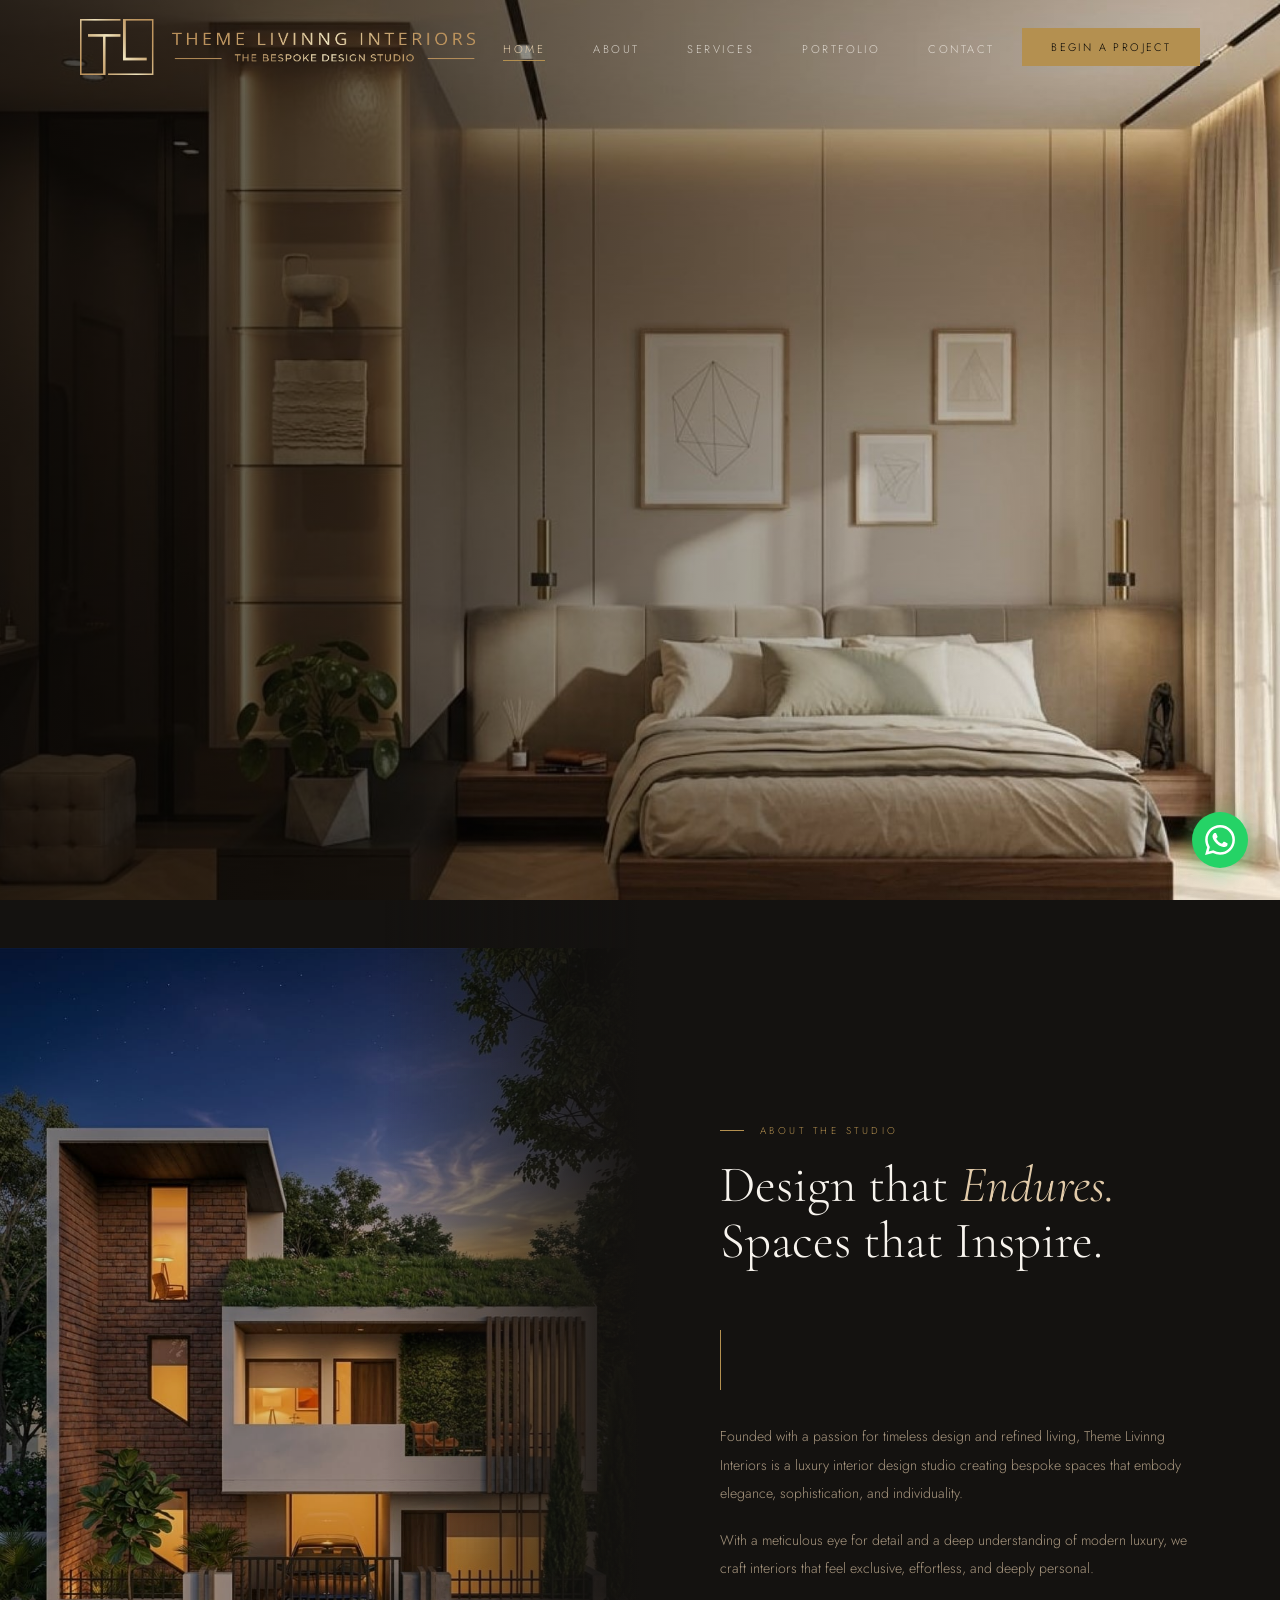
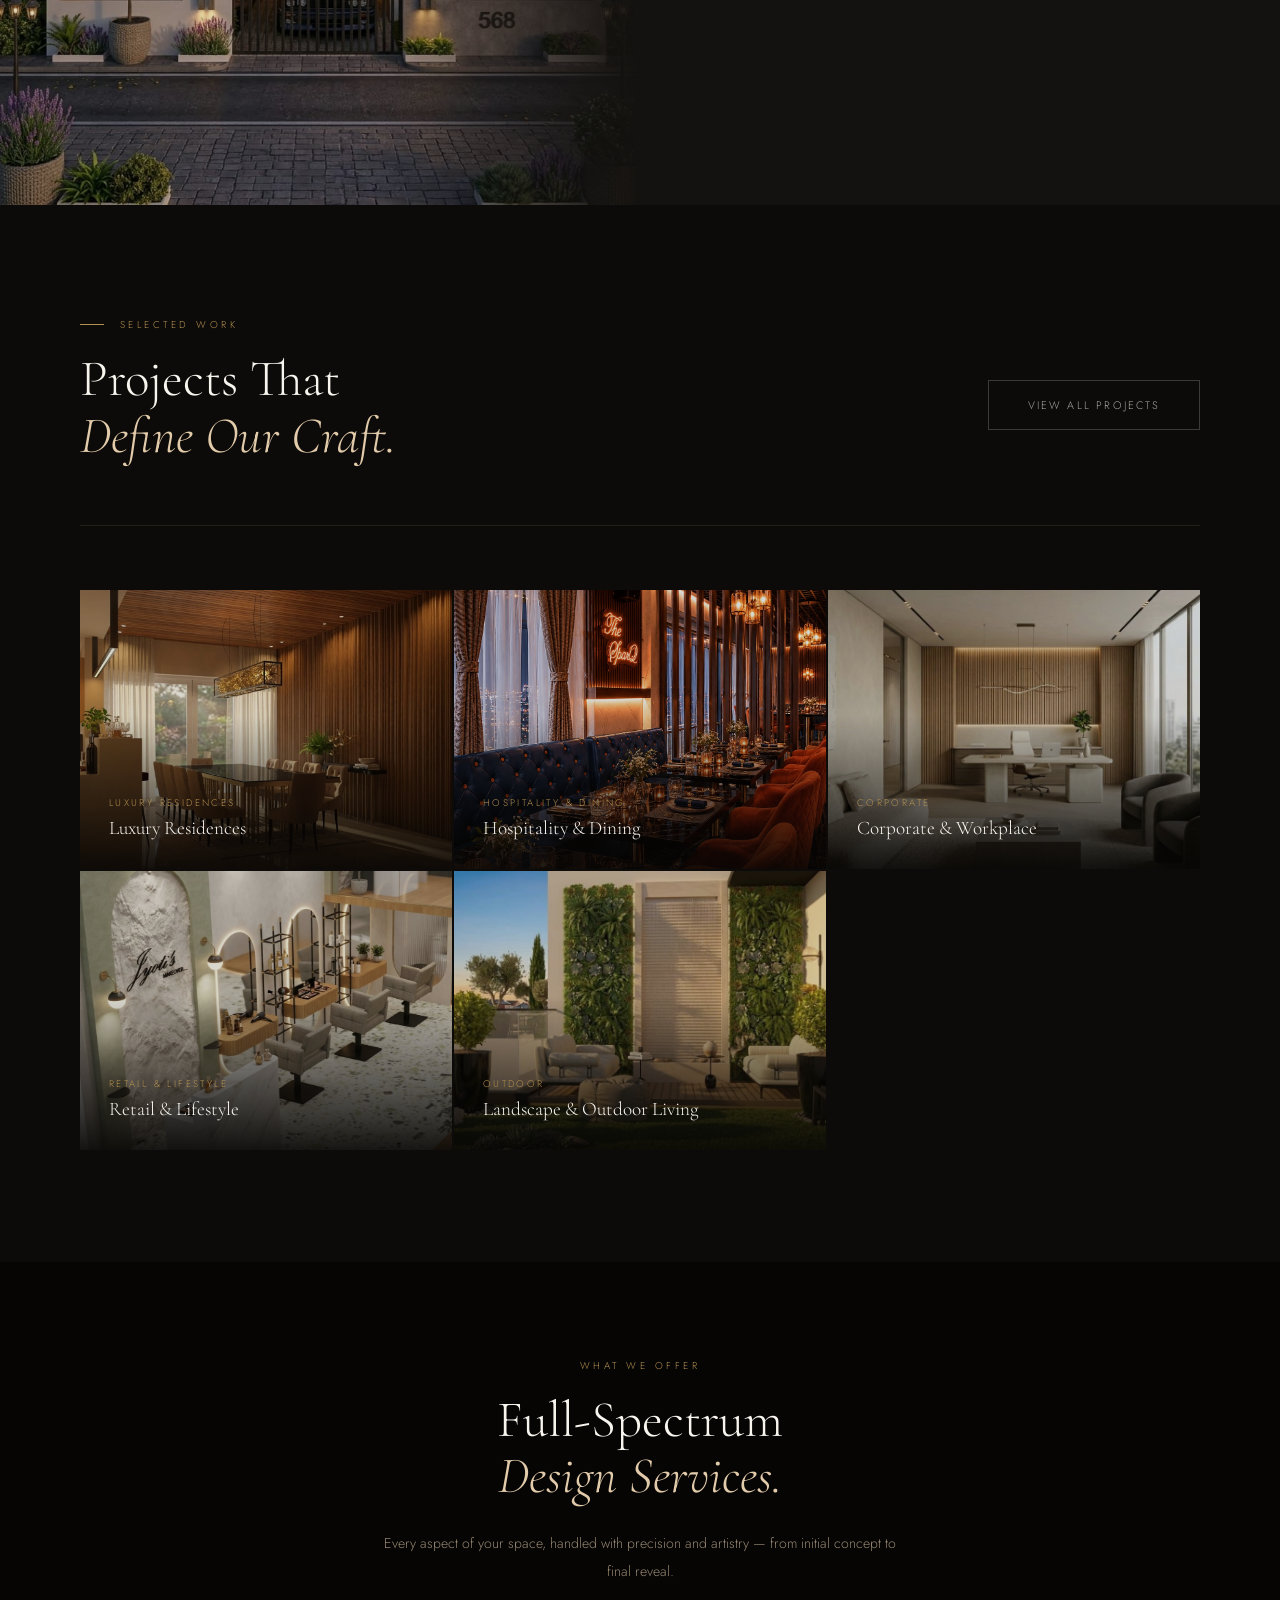
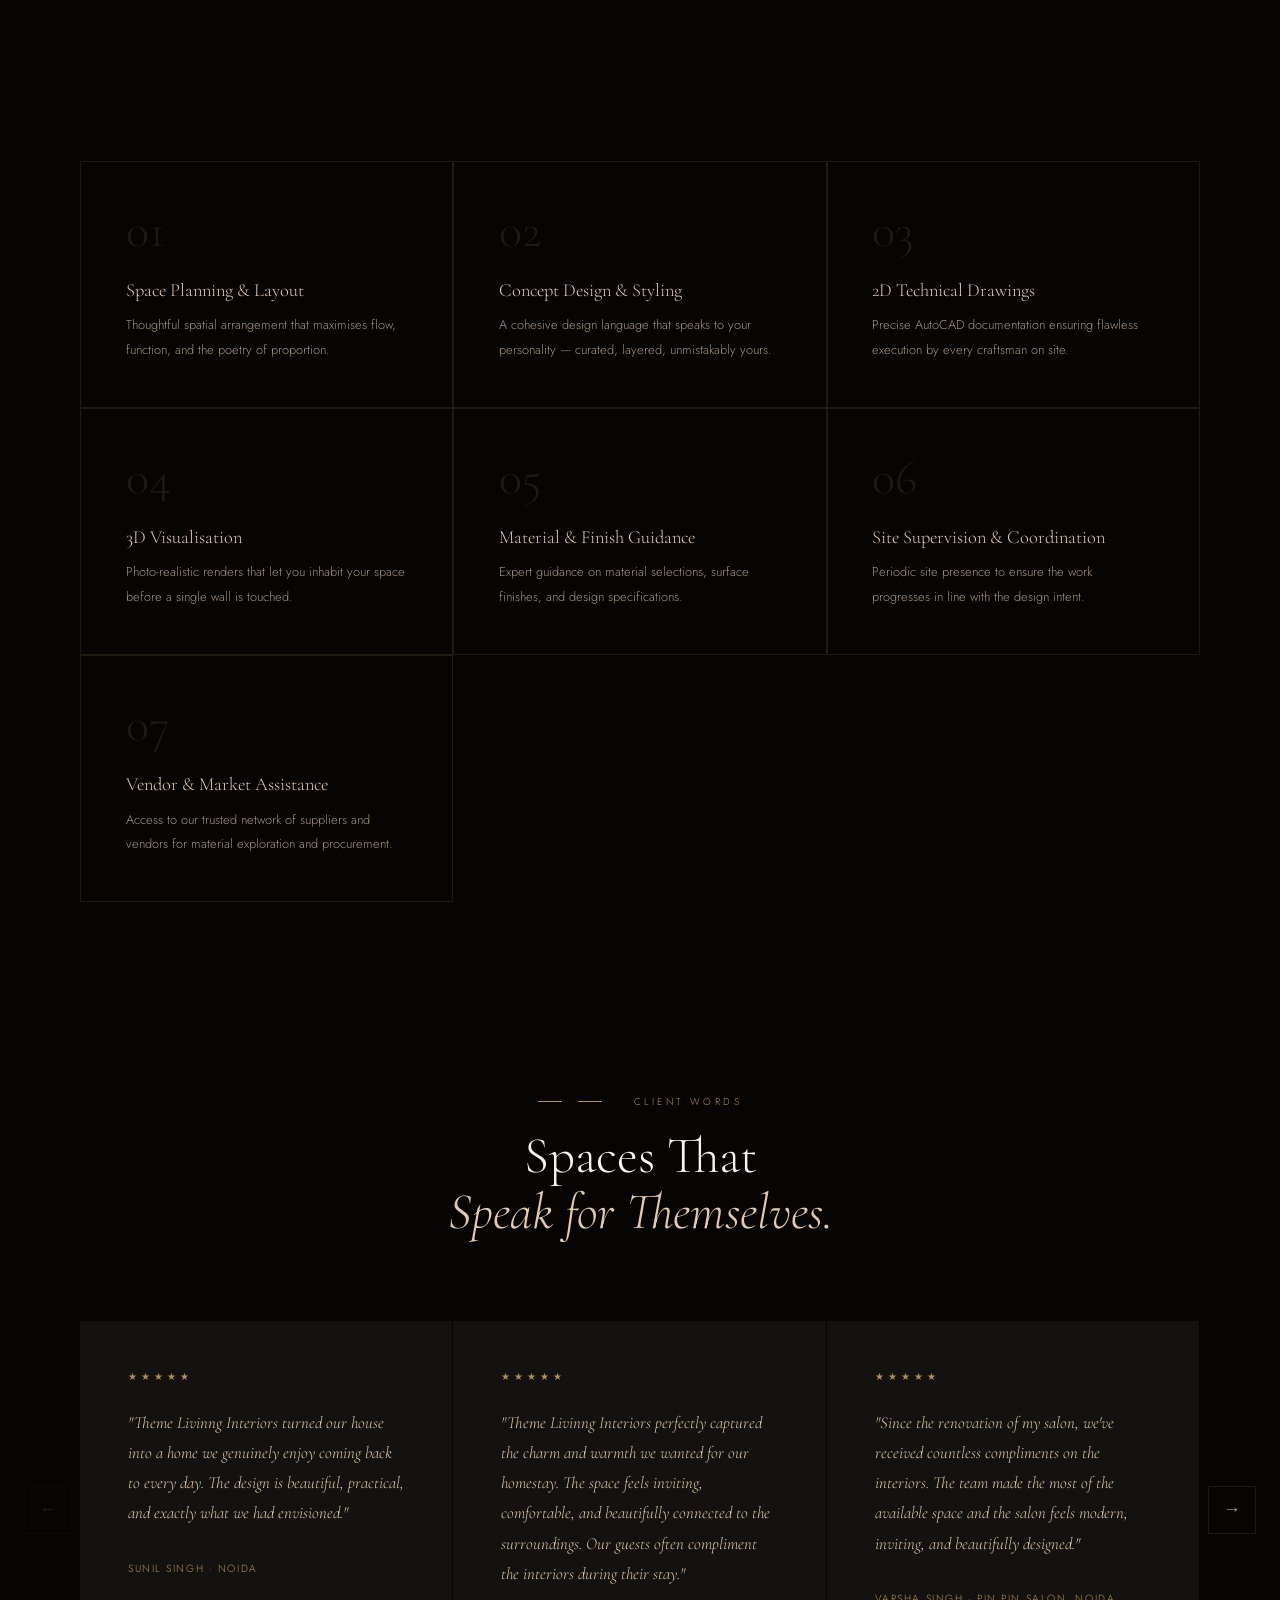
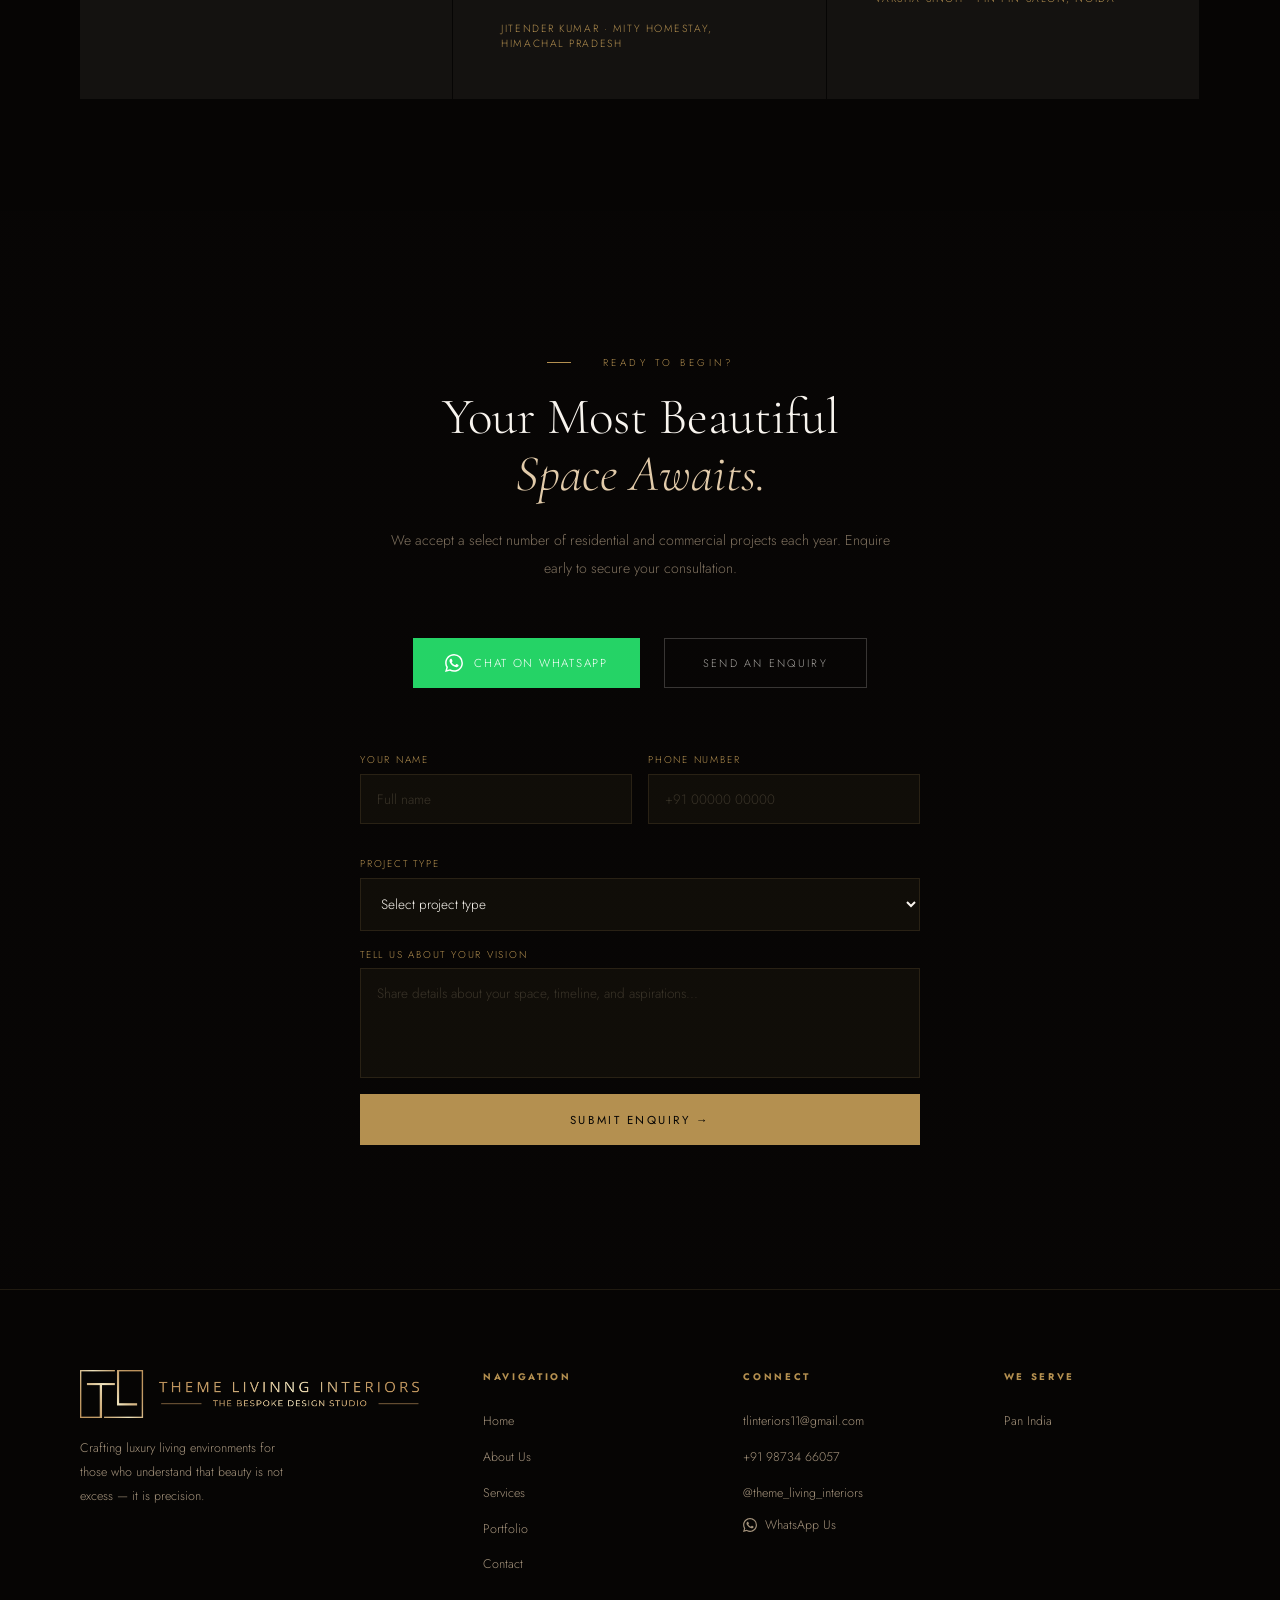
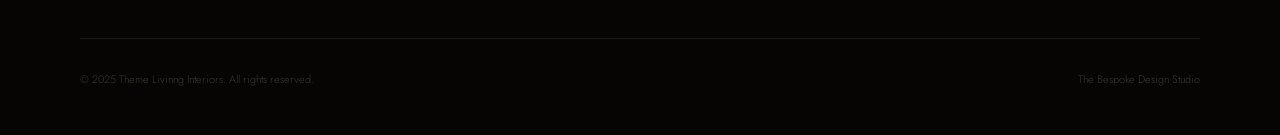
==== index.html @ 746faa31 "Initial commit — Theme Livinng Interiors website" ====
<!DOCTYPE html>
<html lang="en">
<head>
<meta charset="UTF-8">
<meta name="viewport" content="width=device-width, initial-scale=1.0">
<title>Theme Livinng Interiors — Luxury Interior Design Studio | Noida</title>
<meta name="description" content="Theme Livinng Interiors is a luxury interior design studio in Noida, creating bespoke residential, hospitality, corporate and retail spaces. Serving clients across India.">
<link rel="canonical" href="https://themelivinng.com/index.html">
<link rel="icon" type="image/png" href="images/logo-golden.png">
<meta property="og:type" content="website">
<meta property="og:title" content="Theme Livinng Interiors — Luxury Interior Design Studio | Noida">
<meta property="og:description" content="Luxury interior design studio in Noida creating bespoke residential, hospitality, corporate and retail spaces. Serving clients across India.">
<meta property="og:image" content="https://themelivinng.com/images/logo-golden.png">
<meta property="og:url" content="https://themelivinng.com/">
<meta name="twitter:card" content="summary_large_image">
<link rel="preconnect" href="https://fonts.googleapis.com">
<link href="https://fonts.googleapis.com/css2?family=Cormorant+Garamond:ital,wght@0,200;0,300;0,400;0,500;1,200;1,300;1,400&family=Jost:wght@200;300;400;500&display=swap" rel="stylesheet">
<link rel="stylesheet" href="css/style.css">
<script type="application/ld+json">
{
  "@context":"https://schema.org",
  "@type":"LocalBusiness",
  "name":"Theme Livinng Interiors",
  "image":"https://themelivinng.com/images/logo-golden.png",
  "description":"Luxury interior design studio in Noida creating bespoke residential, hospitality, corporate and retail spaces. Serving clients across India.",
  "url":"https://themelivinng.com/",
  "email":"tlinteriors11@gmail.com",
  "telephone":"+91-98734-66057",
  "address":{"@type":"PostalAddress","addressLocality":"Noida","addressRegion":"Uttar Pradesh","addressCountry":"IN"},
  "areaServed":"IN",
  "priceRange":"₹₹₹",
  "sameAs":["https://www.instagram.com/theme_living_interiors"]
}
</script>
</head>
<body>

<!-- WHATSAPP FLOAT -->
<a href="https://wa.me/919873466057" target="_blank" class="whatsapp-btn" aria-label="Chat on WhatsApp">
  <svg viewBox="0 0 24 24" xmlns="http://www.w3.org/2000/svg"><path d="M17.472 14.382c-.297-.149-1.758-.867-2.03-.967-.273-.099-.471-.148-.67.15-.197.297-.767.966-.94 1.164-.173.199-.347.223-.644.075-.297-.15-1.255-.463-2.39-1.475-.883-.788-1.48-1.761-1.653-2.059-.173-.297-.018-.458.13-.606.134-.133.298-.347.446-.52.149-.174.198-.298.298-.497.099-.198.05-.371-.025-.52-.075-.149-.669-1.612-.916-2.207-.242-.579-.487-.5-.669-.51-.173-.008-.371-.01-.57-.01-.198 0-.52.074-.792.372-.272.297-1.04 1.016-1.04 2.479 0 1.462 1.065 2.875 1.213 3.074.149.198 2.096 3.2 5.077 4.487.709.306 1.262.489 1.694.625.712.227 1.36.195 1.871.118.571-.085 1.758-.719 2.006-1.413.248-.694.248-1.289.173-1.413-.074-.124-.272-.198-.57-.347m-5.421 7.403h-.004a9.87 9.87 0 01-5.031-1.378l-.361-.214-3.741.982.998-3.648-.235-.374a9.86 9.86 0 01-1.51-5.26c.001-5.45 4.436-9.884 9.888-9.884 2.64 0 5.122 1.03 6.988 2.898a9.825 9.825 0 012.893 6.994c-.003 5.45-4.437 9.884-9.885 9.884m8.413-18.297A11.815 11.815 0 0012.05 0C5.495 0 .16 5.335.157 11.892c0 2.096.547 4.142 1.588 5.945L.057 24l6.305-1.654a11.882 11.882 0 005.683 1.448h.005c6.554 0 11.89-5.335 11.893-11.893a11.821 11.821 0 00-3.48-8.413z"/></svg>
</a>

<!-- STICKY MOBILE CTA -->
<a href="contact.html" class="mobile-cta-bar">Begin a Project →</a>

<!-- NAV -->
<nav id="navbar">
  <a href="index.html" class="nav-logo">
    <img src="images/GOLDEN HORIZONTAL.png" alt="Theme Livinng Interiors" class="logo-horizontal">
    <img src="images/GOLDEN VERTICAL.png" alt="Theme Livinng Interiors" class="logo-vertical">
  </a>
  <ul class="nav-links">
    <li><a href="index.html" class="active">Home</a></li>
    <li><a href="about.html">About</a></li>
    <li><a href="services.html">Services</a></li>
    <li><a href="portfolio.html">Portfolio</a></li>
    <li><a href="contact.html">Contact</a></li>
  </ul>
  <a href="contact.html" class="nav-cta">Begin a Project</a>
  <button class="hamburger" onclick="toggleMenu()" aria-label="Menu"><span></span><span></span><span></span></button>
</nav>

<!-- MOBILE MENU -->
<div class="mobile-menu" id="mobileMenu">
  <a href="index.html">Home</a>
  <a href="about.html">About</a>
  <a href="services.html">Services</a>
  <a href="portfolio.html">Portfolio</a>
  <a href="contact.html">Contact</a>
</div>

<!-- LIGHTBOX -->
<div class="lightbox" id="lightbox" onclick="closeLightbox()">
  <button class="lightbox-close" onclick="closeLightbox()">✕</button>
  <button class="lightbox-nav lightbox-prev" onclick="event.stopPropagation();lightboxNav(-1)">&#8592;</button>
  <div class="lightbox-img-wrap" onclick="event.stopPropagation()">
    <img id="lightboxImg" src="" alt="">
  </div>
  <button class="lightbox-nav lightbox-next" onclick="event.stopPropagation();lightboxNav(1)">&#8594;</button>
  <div class="lightbox-counter" id="lightboxCounter"></div>
</div>

<!-- GALLERY MODAL -->
<div class="gallery-modal" id="galleryModal" onclick="closeGallery()">
  <div class="gallery-modal-header" onclick="event.stopPropagation()">
    <div><h2 id="galleryTitle"></h2><p id="gallerySubtitle">Selected Projects</p></div>
    <button class="gallery-close" onclick="closeGallery()">✕</button>
  </div>
  <div class="gallery-images" id="galleryImages"></div>
</div>

<!-- HERO -->
<section class="hero" style="padding:0;">
  <h1 class="sr-only">Theme Livinng Interiors — Luxury Interior Design Studio in Noida, Serving Clients Across India</h1>
  <div class="hero-bg"><img src="images/Home page image 2.jpg" alt="Luxury interior designed by Theme Livinng Interiors"></div>
</section>

<!-- BRAND INTRO -->
<section class="brand-intro fade-in" style="padding:0;">
  <div class="brand-intro-img">
    <img src="images/Brand ntro (Below Hero).jpeg" alt="Theme Livinng Interiors design detail">
  </div>
  <div class="brand-intro-text">
    <p class="section-tag">About the Studio</p>
    <h2 class="section-heading">Design that <em>Endures.</em><br>Spaces that Inspire.</h2>
    <div class="gold-rule"></div>
    <p class="section-text">Founded with a passion for timeless design and refined living, Theme Livinng Interiors is a luxury interior design studio creating bespoke spaces that embody elegance, sophistication, and individuality.</p>
    <p class="section-text" style="margin-top:1.2rem;">With a meticulous eye for detail and a deep understanding of modern luxury, we craft interiors that feel exclusive, effortless, and deeply personal.</p>
  </div>
</section>

<!-- FEATURED PROJECTS -->
<section class="featured-projects fade-in">
  <div class="featured-header">
    <div>
      <p class="section-tag">Selected Work</p>
      <h2 class="section-heading">Projects That<br><em>Define Our Craft.</em></h2>
    </div>
    <a href="portfolio.html" class="btn-outline" style="align-self:center;">View All Projects</a>
  </div>
  <div class="projects-grid">
    <div class="project-card" onclick="location.href='portfolio.html?cat=apartments'">
      <img src="images/luxury-residences-thumbnail.jpeg" alt="Luxury Residences">
      <div class="project-overlay"><p class="project-label">Luxury Residences</p><h3 class="project-name">Luxury Residences</h3></div>
    </div>
    <div class="project-card" onclick="location.href='portfolio.html?cat=hospitality'">
      <img src="images/hospitality-thumbnail.jpeg" alt="Hospitality & Dining">
      <div class="project-overlay"><p class="project-label">Hospitality & Dining</p><h3 class="project-name">Hospitality & Dining</h3></div>
    </div>
    <div class="project-card" onclick="location.href='portfolio.html?cat=offices'">
      <img src="images/Directors Cabin 2.jpg" alt="Corporate & Workplace">
      <div class="project-overlay"><p class="project-label">Corporate</p><h3 class="project-name">Corporate & Workplace</h3></div>
    </div>
    <div class="project-card" onclick="location.href='portfolio.html?cat=commercial'">
      <img src="images/retail-lifestyle-thumbnail.jpeg" alt="Retail & Lifestyle">
      <div class="project-overlay"><p class="project-label">Retail & Lifestyle</p><h3 class="project-name">Retail & Lifestyle</h3></div>
    </div>
    <div class="project-card" onclick="location.href='portfolio.html?cat=landscape'">
      <img src="images/landscape-1.jpg" alt="Landscape & Outdoor Living">
      <div class="project-overlay"><p class="project-label">Outdoor</p><h3 class="project-name">Landscape & Outdoor Living</h3></div>
    </div>
  </div>
</section>

<!-- SERVICES -->
<section class="services-overview fade-in">
  <div class="services-overview-header">
    <p class="section-tag">What We Offer</p>
    <h2 class="section-heading">Full-Spectrum<br><em>Design Services.</em></h2>
    <p class="section-text">Every aspect of your space, handled with precision and artistry — from initial concept to final reveal.</p>
  </div>
  <div class="services-overview-body">
    <div class="services-grid">
      <div class="service-item fade-in"><div class="service-num">01</div><div class="service-name">Space Planning & Layout</div><p class="service-desc">Thoughtful spatial arrangement that maximises flow, function, and the poetry of proportion.</p></div>
      <div class="service-item fade-in"><div class="service-num">02</div><div class="service-name">Concept Design & Styling</div><p class="service-desc">A cohesive design language that speaks to your personality — curated, layered, unmistakably yours.</p></div>
      <div class="service-item fade-in"><div class="service-num">03</div><div class="service-name">2D Technical Drawings</div><p class="service-desc">Precise AutoCAD documentation ensuring flawless execution by every craftsman on site.</p></div>
      <div class="service-item fade-in"><div class="service-num">04</div><div class="service-name">3D Visualisation</div><p class="service-desc">Photo-realistic renders that let you inhabit your space before a single wall is touched.</p></div>
      <div class="service-item fade-in"><div class="service-num">05</div><div class="service-name">Material & Finish Guidance</div><p class="service-desc">Expert guidance on material selections, surface finishes, and design specifications.</p></div>
      <div class="service-item fade-in"><div class="service-num">06</div><div class="service-name">Site Supervision & Coordination</div><p class="service-desc">Periodic site presence to ensure the work progresses in line with the design intent.</p></div>
      <div class="service-item fade-in"><div class="service-num">07</div><div class="service-name">Vendor & Market Assistance</div><p class="service-desc">Access to our trusted network of suppliers and vendors for material exploration and procurement.</p></div>
    </div>
  </div>
</section>

<!-- TESTIMONIALS -->
<section class="testimonials fade-in">
  <div class="testimonials-header">
    <p class="section-tag" style="justify-content:center;"><span style="width:24px;height:1px;background:var(--gold);display:inline-block;margin-right:1rem;"></span>Client Words</p>
    <h2 class="section-heading">Spaces That<br><em>Speak for Themselves.</em></h2>
  </div>
  <div class="testimonials-carousel">
    <div class="testimonials-track-wrap">
      <div class="testimonials-grid" id="testimonialsTrack">
        <div class="testimonial">
          <div class="stars">★★★★★</div>
          <p class="testimonial-quote">"Theme Livinng Interiors turned our house into a home we genuinely enjoy coming back to every day. The design is beautiful, practical, and exactly what we had envisioned."</p>
          <p class="testimonial-author">Sunil Singh · Noida</p>
        </div>
        <div class="testimonial">
          <div class="stars">★★★★★</div>
          <p class="testimonial-quote">"Theme Livinng Interiors perfectly captured the charm and warmth we wanted for our homestay. The space feels inviting, comfortable, and beautifully connected to the surroundings. Our guests often compliment the interiors during their stay."</p>
          <p class="testimonial-author">Jitender Kumar · Mity Homestay, Himachal Pradesh</p>
        </div>
        <div class="testimonial">
          <div class="stars">★★★★★</div>
          <p class="testimonial-quote">"Since the renovation of my salon, we've received countless compliments on the interiors. The team made the most of the available space and the salon feels modern, inviting, and beautifully designed."</p>
          <p class="testimonial-author">Varsha Singh · Pin Pin Salon, Noida</p>
        </div>
        <div class="testimonial">
          <div class="stars">★★★★★</div>
          <p class="testimonial-quote">"Theme Livinng Interiors created a home that is very thoughtfully designed and welcoming. Every space has been designed with care, and the result is something we're proud of."</p>
          <p class="testimonial-author">Aanchal Sharma · Chandigarh</p>
        </div>
        <div class="testimonial">
          <div class="stars">★★★★★</div>
          <p class="testimonial-quote">"They understood the vibe we wanted for our Cafe and brought it to life beautifully. The space feels unique, stylish, and welcoming."</p>
          <p class="testimonial-author">Ankit Garg · Spoons and Chopsticks, Noida</p>
        </div>
        <div class="testimonial">
          <div class="stars">★★★★★</div>
          <p class="testimonial-quote">"Theme Livinng Interiors did not just design our home — they gave it a soul. Every corner is thoughtful. Every material, considered. We have never felt more at home."</p>
          <p class="testimonial-author">Raghunandan Johri · Delhi</p>
        </div>
        <div class="testimonial">
          <div class="stars">★★★★★</div>
          <p class="testimonial-quote">"Designing a villa requires a different level of thought and detail, and Theme Livinng Interiors delivered exceptionally well. Every space feels luxurious yet comfortable."</p>
          <p class="testimonial-author">Sagar Gupta · Delhi</p>
        </div>
        <div class="testimonial">
          <div class="stars">★★★★★</div>
          <p class="testimonial-quote">"Theme Livinng Interiors created a workspace that strikes the perfect balance between aesthetics and functionality. We would happily recommend them."</p>
          <p class="testimonial-author">Sagar Maheshwari · DSM & Associates, Ghaziabad</p>
        </div>
      </div>
    </div>
    <button class="t-nav t-nav-prev" id="tPrev" onclick="testimonialSlide(-1)">&#8592;</button>
    <button class="t-nav t-nav-next" id="tNext" onclick="testimonialSlide(1)">&#8594;</button>
    <div class="t-mobile-nav">
      <button class="t-nav-mob" id="tPrevMob" onclick="testimonialSlide(-1)">&#8592;</button>
      <button class="t-nav-mob" id="tNextMob" onclick="testimonialSlide(1)">&#8594;</button>
    </div>
  </div>
</section>

<!-- FINAL CTA -->
<section class="final-cta">
  <p class="section-tag" style="justify-content:center;"><span style="width:24px;height:1px;background:var(--gold);display:inline-block;margin-right:1rem;"></span>Ready to Begin?</p>
  <h2 class="section-heading">Your Most Beautiful<br><em>Space Awaits.</em></h2>
  <p class="section-text">We accept a select number of residential and commercial projects each year. Enquire early to secure your consultation.</p>
  <div class="cta-actions" style="margin-top:3rem;">
    <a href="https://wa.me/919873466057?text=Hello%2C%20I%20would%20like%20to%20enquire%20about%20an%20interior%20design%20project." class="btn-wa" target="_blank">
      <svg width="18" height="18" viewBox="0 0 24 24" fill="currentColor"><path d="M17.472 14.382c-.297-.149-1.758-.867-2.03-.967-.273-.099-.471-.148-.67.15-.197.297-.767.966-.94 1.164-.173.199-.347.223-.644.075-.297-.15-1.255-.463-2.39-1.475-.883-.788-1.48-1.761-1.653-2.059-.173-.297-.018-.458.13-.606.134-.133.298-.347.446-.52.149-.174.198-.298.298-.497.099-.198.05-.371-.025-.52-.075-.149-.669-1.612-.916-2.207-.242-.579-.487-.5-.669-.51-.173-.008-.371-.01-.57-.01-.198 0-.52.074-.792.372-.272.297-1.04 1.016-1.04 2.479 0 1.462 1.065 2.875 1.213 3.074.149.198 2.096 3.2 5.077 4.487.709.306 1.262.489 1.694.625.712.227 1.36.195 1.871.118.571-.085 1.758-.719 2.006-1.413.248-.694.248-1.289.173-1.413-.074-.124-.272-.198-.57-.347m-5.421 7.403h-.004a9.87 9.87 0 01-5.031-1.378l-.361-.214-3.741.982.998-3.648-.235-.374a9.86 9.86 0 01-1.51-5.26c.001-5.45 4.436-9.884 9.888-9.884 2.64 0 5.122 1.03 6.988 2.898a9.825 9.825 0 012.893 6.994c-.003 5.45-4.437 9.884-9.885 9.884m8.413-18.297A11.815 11.815 0 0012.05 0C5.495 0 .16 5.335.157 11.892c0 2.096.547 4.142 1.588 5.945L.057 24l6.305-1.654a11.882 11.882 0 005.683 1.448h.005c6.554 0 11.89-5.335 11.893-11.893a11.821 11.821 0 00-3.48-8.413z"/></svg>
      Chat on WhatsApp
    </a>
    <a href="contact.html" class="btn-outline">Send an Enquiry</a>
  </div>
  <form class="inquiry-form" onsubmit="handleHomeForm(event)">
    <div class="form-row">
      <div class="form-group"><label>Your Name</label><input type="text" placeholder="Full name" required></div>
      <div class="form-group"><label>Phone Number</label><input type="tel" placeholder="+91 00000 00000" required></div>
    </div>
    <div class="form-group"><label>Project Type</label>
      <select><option value="">Select project type</option><option>Luxury Residences</option><option>Hospitality & Dining</option><option>Corporate & Workplace</option><option>Retail & Lifestyle</option></select>
    </div>
    <div class="form-group"><label>Tell us about your vision</label><textarea placeholder="Share details about your space, timeline, and aspirations..."></textarea></div>
    <button type="submit" class="form-submit" id="homeSubmitBtn">Submit Enquiry →</button>
    <p id="homeFormSuccess" style="display:none;text-align:center;margin-top:1.2rem;font-family:var(--serif);font-style:italic;color:var(--gold-light);font-size:1rem;">Thank you! We will be in touch with you shortly.</p>
  </form>
</section>

<!-- FOOTER -->
<footer>
  <div class="footer-top">
    <div>
      <div class="footer-logo"><img src="images/logo-golden.png" alt="Theme Livinng Interiors" class="footer-logo-h"><img src="images/GOLDEN VERTICAL.png" alt="Theme Livinng Interiors" class="footer-logo-v"></div>
      <p class="footer-tagline">Crafting luxury living environments for those who understand that beauty is not excess — it is precision.</p>
    </div>
    <div class="footer-col"><h4>Navigation</h4><ul><li><a href="index.html">Home</a></li><li><a href="about.html">About Us</a></li><li><a href="services.html">Services</a></li><li><a href="portfolio.html">Portfolio</a></li><li><a href="contact.html">Contact</a></li></ul></div>
    <div class="footer-col"><h4>Connect</h4><ul><li><a href="mailto:tlinteriors11@gmail.com">tlinteriors11@gmail.com</a></li><li><span style="font-family:var(--sans);font-size:0.78rem;color:var(--muted);">+91 98734 66057</span></li><li><a href="https://www.instagram.com/theme_living_interiors" target="_blank">@theme_living_interiors</a></li><li><a href="https://wa.me/919873466057" target="_blank" style="display:flex;align-items:center;gap:0.5rem;"><svg width="14" height="14" viewBox="0 0 24 24" fill="currentColor"><path d="M17.472 14.382c-.297-.149-1.758-.867-2.03-.967-.273-.099-.471-.148-.67.15-.197.297-.767.966-.94 1.164-.173.199-.347.223-.644.075-.297-.15-1.255-.463-2.39-1.475-.883-.788-1.48-1.761-1.653-2.059-.173-.297-.018-.458.13-.606.134-.133.298-.347.446-.52.149-.174.198-.298.298-.497.099-.198.05-.371-.025-.52-.075-.149-.669-1.612-.916-2.207-.242-.579-.487-.5-.669-.51-.173-.008-.371-.01-.57-.01-.198 0-.52.074-.792.372-.272.297-1.04 1.016-1.04 2.479 0 1.462 1.065 2.875 1.213 3.074.149.198 2.096 3.2 5.077 4.487.709.306 1.262.489 1.694.625.712.227 1.36.195 1.871.118.571-.085 1.758-.719 2.006-1.413.248-.694.248-1.289.173-1.413-.074-.124-.272-.198-.57-.347m-5.421 7.403h-.004a9.87 9.87 0 01-5.031-1.378l-.361-.214-3.741.982.998-3.648-.235-.374a9.86 9.86 0 01-1.51-5.26c.001-5.45 4.436-9.884 9.888-9.884 2.64 0 5.122 1.03 6.988 2.898a9.825 9.825 0 012.893 6.994c-.003 5.45-4.437 9.884-9.885 9.884m8.413-18.297A11.815 11.815 0 0012.05 0C5.495 0 .16 5.335.157 11.892c0 2.096.547 4.142 1.588 5.945L.057 24l6.305-1.654a11.882 11.882 0 005.683 1.448h.005c6.554 0 11.89-5.335 11.893-11.893a11.821 11.821 0 00-3.48-8.413z"/></svg>WhatsApp Us</a></li></ul></div>
    <div class="footer-col"><h4>We Serve</h4><ul><li><span style="font-family:var(--sans);font-size:0.78rem;color:var(--muted);">Pan India</span></li></ul></div>
  </div>
  <div class="footer-bottom">
    <p class="footer-copy">© 2025 Theme Livinng Interiors. All rights reserved.</p>
    <p class="footer-copy">The Bespoke Design Studio</p>
  </div>
</footer>

<script src="js/main.js"></script>
</body>
</html>
---- css/style.css ----
*,*::before,*::after{margin:0;padding:0;box-sizing:border-box;}

:root{
  --void:#060504;
  --deep:#0D0B09;
  --surface:#141210;
  --card:#1A1714;
  --border:rgba(180,150,90,0.15);
  --gold:#B49050;
  --gold-light:#CCA96A;
  --champagne:#E2CBAA;
  --white:#F8F4EE;
  --muted:rgba(226,203,170,0.72);
  --serif:'Cormorant Garamond',Georgia,serif;
  --sans:'Jost',sans-serif;
}

html{scroll-behavior:smooth;overflow-x:hidden;max-width:100%;}
body{font-family:var(--sans);background:var(--deep);color:var(--white);font-weight:300;overflow-x:hidden;max-width:100%;}

/* ─── SCROLLBAR ─── */
::-webkit-scrollbar{width:4px;}
::-webkit-scrollbar-track{background:var(--void);}
::-webkit-scrollbar-thumb{background:var(--gold);}

/* ─── NAV ─── */
nav{
  position:fixed;top:0;left:0;right:0;z-index:1000;
  display:flex;align-items:center;justify-content:space-between;
  padding:1.2rem 5rem;
  background:transparent;
  border-bottom:1px solid transparent;
  transition:all 0.5s ease;
}
nav.scrolled{
  background:rgba(6,5,4,0.97);
  border-bottom:1px solid var(--border);
  backdrop-filter:blur(20px);
  padding:0.8rem 5rem;
}
.nav-logo{text-decoration:none;display:flex;align-items:center;overflow:hidden;}
.logo-horizontal{height:56px;width:auto;display:block;}
.logo-vertical{height:56px;width:auto;display:none;}
.nav-links{display:flex;gap:3rem;list-style:none;}
.nav-links a{
  font-family:var(--sans);font-weight:300;font-size:0.7rem;
  letter-spacing:0.22em;text-transform:uppercase;color:rgba(248,244,238,0.75);
  text-decoration:none;transition:color 0.3s ease;position:relative;
}
.nav-links a::after{
  content:'';position:absolute;bottom:-4px;left:0;right:0;
  height:1px;background:var(--gold);transform:scaleX(0);
  transform-origin:left;transition:transform 0.4s ease;
}
.nav-links a:hover{color:var(--champagne);}
.nav-links a:hover::after{transform:scaleX(1);}
.nav-links a.active{color:var(--champagne);}
.nav-links a.active::after{transform:scaleX(1);}
.nav-cta{
  font-family:var(--sans);font-size:0.68rem;letter-spacing:0.22em;
  text-transform:uppercase;color:var(--void);background:var(--gold);
  border:none;padding:0.7rem 1.8rem;cursor:pointer;
  text-decoration:none;transition:background 0.3s ease;
}
.nav-cta:hover{background:var(--gold-light);}
.hamburger{display:none;flex-direction:column;gap:5px;cursor:pointer;background:none;border:none;}
.hamburger span{width:22px;height:1px;background:var(--white);transition:0.3s;}
.mobile-menu{display:none;}

/* ─── HERO ─── */
.hero{position:relative;width:100%;height:100vh;overflow:hidden;}
.hero-bg{width:100%;height:100%;position:absolute;inset:0;}
.hero-bg img{width:100%;height:100%;object-fit:cover;display:block;}
.hero-bg::after{
  content:'';position:absolute;inset:0;
  background:linear-gradient(to right,rgba(6,5,4,0.78) 0%,rgba(6,5,4,0.3) 60%,transparent 100%);
}
.hero-content{
  position:absolute;inset:0;z-index:2;
  display:flex;flex-direction:column;justify-content:center;
  padding:0 5rem;max-width:780px;
}
.hero-line{
  width:40px;height:1px;background:var(--gold);
  margin-bottom:2rem;
}
.hero-eyebrow{
  font-family:var(--sans);font-size:0.65rem;letter-spacing:0.35em;
  text-transform:uppercase;color:var(--gold);margin-bottom:1.8rem;
  opacity:0;animation:fadeUp 1s ease 0.3s forwards;
}
.hero-title{
  font-family:var(--serif);font-size:clamp(3.2rem,6vw,6rem);
  font-weight:200;line-height:1.05;color:var(--white);
  margin-bottom:2rem;
  opacity:0;animation:fadeUp 1s ease 0.6s forwards;
}
.hero-title em{font-style:italic;color:var(--champagne);}
.hero-subtitle{
  font-family:var(--sans);font-size:0.85rem;font-weight:300;
  line-height:2;color:rgba(248,244,238,0.6);max-width:440px;
  margin-bottom:3.5rem;
  opacity:0;animation:fadeUp 1s ease 0.9s forwards;
}
.hero-actions{
  display:flex;gap:1.5rem;align-items:center;
  opacity:0;animation:fadeUp 1s ease 1.2s forwards;
}
.btn-gold{
  font-family:var(--sans);font-size:0.68rem;letter-spacing:0.22em;
  text-transform:uppercase;color:var(--void);background:var(--gold);
  border:none;padding:1rem 2.4rem;cursor:pointer;
  text-decoration:none;transition:background 0.3s ease;
}
.btn-gold:hover{background:var(--gold-light);}
.btn-outline{
  font-family:var(--sans);font-size:0.68rem;letter-spacing:0.2em;
  text-transform:uppercase;color:rgba(248,244,238,0.65);
  border:1px solid rgba(248,244,238,0.2);padding:1rem 2.4rem;
  text-decoration:none;transition:all 0.3s;
}
.btn-outline:hover{border-color:var(--gold);color:var(--gold);}
.hero-scroll{
  position:absolute;bottom:3rem;right:5rem;z-index:2;
  display:flex;flex-direction:column;align-items:center;gap:0.8rem;
  opacity:0;animation:fadeIn 1s ease 2s forwards;
}
.hero-scroll span{
  font-family:var(--sans);font-size:0.58rem;letter-spacing:0.3em;
  text-transform:uppercase;color:rgba(248,244,238,0.35);
  writing-mode:vertical-rl;
}
.hero-scroll::before{
  content:'';width:1px;height:50px;
  background:linear-gradient(to bottom,transparent,var(--gold));
}

/* ─── SECTION COMMONS ─── */
.section-tag{
  font-family:var(--sans);font-size:0.62rem;letter-spacing:0.35em;
  text-transform:uppercase;color:var(--gold);margin-bottom:1.2rem;
  display:flex;align-items:center;gap:1rem;
}
.section-tag::before{content:'';width:24px;height:1px;background:var(--gold);}
.section-heading{
  font-family:var(--serif);font-size:clamp(2.2rem,4vw,4rem);
  font-weight:200;line-height:1.1;color:var(--white);margin-bottom:1.8rem;
}
.section-heading em{font-style:italic;color:var(--champagne);}
.section-text{
  font-family:var(--sans);font-size:0.88rem;line-height:2;
  color:var(--muted);font-weight:300;max-width:520px;
}

/* ─── BRAND INTRO ─── */
.brand-intro{
  background:var(--surface);
  display:grid;grid-template-columns:1fr 1fr;
}
.brand-intro-img{position:relative;overflow:hidden;padding-top:3rem;}
.brand-intro-img img{
  width:100%;height:100%;object-fit:cover;display:block;
  min-height:600px;filter:brightness(0.88);
}
.brand-intro-img::after{
  content:'';position:absolute;inset:0;
  background:linear-gradient(to right,transparent 60%,var(--surface));
}
.brand-intro-text{
  padding:7rem 5rem;display:flex;flex-direction:column;justify-content:center;
}
.gold-rule{width:1px;height:60px;background:var(--gold);margin:2rem 0;}

/* ─── FEATURED PROJECTS ─── */
.featured-projects{background:var(--deep);padding:7rem 5rem;}
.featured-header{
  display:flex;justify-content:space-between;align-items:flex-end;
  margin-bottom:4rem;
  padding-bottom:2rem;
  border-bottom:1px solid var(--border);
}
.projects-grid{
  display:grid;grid-template-columns:repeat(3,1fr);gap:2px;
}
.project-card{position:relative;overflow:hidden;cursor:pointer;background:var(--card);aspect-ratio:4/3;}
.project-card img{width:100%;height:100%;object-fit:cover;display:block;transition:transform 0.8s ease;filter:brightness(0.85);}
.project-card:hover img{transform:scale(1.06);filter:brightness(0.7);}
.project-overlay{
  position:absolute;inset:0;
  background:linear-gradient(to top,rgba(6,5,4,0.9) 0%,transparent 55%);
  display:flex;flex-direction:column;justify-content:flex-end;
  padding:1.8rem;opacity:1;
}
.project-label{
  font-family:var(--sans);font-size:0.6rem;letter-spacing:0.25em;
  text-transform:uppercase;color:var(--gold);margin-bottom:0.4rem;
}
.project-name{
  font-family:var(--serif);font-size:1.2rem;font-weight:300;color:var(--white);
}

/* ─── SERVICES ─── */
.services-overview{background:var(--void);padding:0;}
.services-overview-header{
  background:linear-gradient(rgba(6,5,4,0.83),rgba(6,5,4,0.83)),
  url('https://images.unsplash.com/photo-1600210492493-0946911123ea?w=1920&q=85') center/cover no-repeat;
  padding:6rem 5rem;text-align:center;
}
.services-overview-header .section-tag{justify-content:center;}
.services-overview-header .section-tag::before{display:none;}
.services-overview-header .section-heading{color:var(--white);max-width:600px;margin:0 auto 1.5rem;}
.services-overview-header .section-text{color:rgba(226,203,170,0.65);margin:0 auto;}
.services-overview-body{padding:5rem;}
.services-grid{display:grid;grid-template-columns:repeat(3,1fr);gap:0;}
.service-item{
  border:1px solid var(--border);padding:2.8rem;
  transition:background 0.4s ease;
}
.service-item:hover{background:rgba(180,150,90,0.04);}
.service-num{
  font-family:var(--serif);font-size:3rem;font-weight:200;
  color:rgba(180,150,90,0.15);line-height:1;margin-bottom:1.5rem;
}
.service-name{
  font-family:var(--serif);font-size:1.15rem;font-weight:300;
  color:var(--champagne);margin-bottom:0.8rem;
}
.service-desc{font-family:var(--sans);font-size:0.8rem;line-height:1.9;color:var(--muted);}

/* ─── WHY US ─── */
.why-us{background:var(--surface);padding:7rem 5rem;}
.why-layout{display:grid;grid-template-columns:1fr 1fr;gap:6rem;align-items:center;}
.why-grid{display:grid;grid-template-columns:1fr 1fr;gap:1px;background:var(--border);}
.why-item{
  background:var(--card);padding:2.5rem;
  border-left:1px solid transparent;
  transition:border-color 0.3s ease;
}
.why-item:hover{border-left-color:var(--gold);}
.why-icon{
  font-family:var(--serif);font-size:1.4rem;color:var(--gold);
  margin-bottom:1.2rem;display:block;
}
.why-item h3{
  font-family:var(--serif);font-size:1.15rem;font-weight:300;
  color:var(--champagne);margin-bottom:0.8rem;
}
.why-item p{font-family:var(--sans);font-size:0.8rem;line-height:1.9;color:var(--muted);}

/* ─── TESTIMONIALS ─── */
.testimonials{background:var(--void);padding:7rem 5rem;}
.testimonials-header{text-align:center;margin-bottom:5rem;}
.testimonials-carousel{position:relative;}
.testimonials-track-wrap{overflow:hidden;}
.testimonials-grid{
  display:flex;
  transition:transform 0.55s cubic-bezier(0.25,0.46,0.45,0.94);
  gap:1px;
}
.testimonial{
  background:var(--surface);padding:3rem;
  transition:background 0.4s ease;
  flex:0 0 calc(33.333% - 1px);
  min-width:0;
}
.t-mobile-nav{display:none;}
.t-nav-mob{
  width:48px;height:48px;border:1px solid var(--border);
  background:none;color:var(--muted);font-size:1.1rem;
  cursor:pointer;display:flex;align-items:center;justify-content:center;
  transition:all 0.3s;
}
.t-nav-mob:hover{border-color:var(--gold);color:var(--gold);}
@media(max-width:900px){
  .testimonial{flex:0 0 100%;}
  .t-nav{display:none;}
  .t-mobile-nav{
    display:flex;justify-content:center;
    gap:1.5rem;margin-top:2rem;
  }
}
.testimonial:hover{background:var(--card);}
.stars{color:var(--gold);font-size:0.65rem;letter-spacing:4px;margin-bottom:1.5rem;}
.testimonial-quote{
  font-family:var(--serif);font-size:1.05rem;font-style:italic;
  font-weight:300;line-height:1.8;color:var(--champagne);margin-bottom:2rem;
}
.testimonial-author{
  font-family:var(--sans);font-size:0.65rem;letter-spacing:0.15em;
  text-transform:uppercase;color:var(--gold);
}
.t-nav{
  position:absolute;top:50%;transform:translateY(-50%);
  background:none;border:1px solid var(--border);color:var(--muted);
  width:48px;height:48px;font-size:1.1rem;
  cursor:pointer;display:flex;align-items:center;justify-content:center;
  transition:all 0.3s;z-index:10;
}
.t-nav:hover{border-color:var(--gold);color:var(--gold);}
.t-nav:disabled{opacity:0.2;cursor:default;pointer-events:none;}
.t-nav-prev{left:-3.5rem;}
.t-nav-next{right:-3.5rem;}

/* ─── PROCESS ─── */
.process{background:var(--deep);padding:7rem 5rem;}
.process-header{text-align:center;max-width:560px;margin:0 auto 5rem;}
.process-steps{
  display:grid;grid-template-columns:repeat(5,1fr);
  position:relative;
}
.process-steps::before{
  content:'';position:absolute;top:1.5rem;left:5%;right:5%;
  height:1px;background:linear-gradient(to right,transparent,var(--gold),transparent);
}
.step{text-align:center;position:relative;z-index:1;padding:0 1rem;}
.step-dot{
  width:3rem;height:3rem;border-radius:50%;
  background:var(--void);border:1px solid var(--gold);
  display:flex;align-items:center;justify-content:center;
  margin:0 auto 2rem;font-family:var(--serif);font-size:0.9rem;
  font-weight:300;color:var(--gold);
}
.step h4{font-family:var(--serif);font-size:1rem;font-weight:400;color:var(--champagne);margin-bottom:0.6rem;}
.step p{font-family:var(--sans);font-size:0.75rem;line-height:1.7;color:var(--muted);}

/* ─── FINAL CTA ─── */
.final-cta{
  background:
    linear-gradient(rgba(6,5,4,0.88),rgba(6,5,4,0.88)),
    url('https://images.unsplash.com/photo-1600210492486-724fe5c67fb0?w=1920&q=85') center/cover fixed no-repeat;
  text-align:center;padding:9rem 5rem;
}
.final-cta .section-tag{justify-content:center;}
.final-cta .section-tag::before{display:none;}
.final-cta .section-heading{max-width:640px;margin:0 auto 1.5rem;}
.final-cta .section-text{margin:0 auto 3.5rem;color:rgba(226,203,170,0.55);}
.cta-actions{display:flex;justify-content:center;gap:1.5rem;flex-wrap:wrap;margin-bottom:4rem;}
.btn-wa{
  display:flex;align-items:center;gap:0.7rem;
  background:#25D366;color:white;border:none;
  padding:1rem 2rem;font-family:var(--sans);font-size:0.72rem;
  letter-spacing:0.15em;text-transform:uppercase;cursor:pointer;
  text-decoration:none;transition:background 0.3s;
}
.btn-wa:hover{background:#1DA851;}
.inquiry-form{max-width:560px;margin:0 auto;text-align:left;}
.form-row{display:grid;grid-template-columns:1fr 1fr;gap:1rem;margin-bottom:1rem;}
.form-group{display:flex;flex-direction:column;gap:0.4rem;margin-bottom:1rem;}
.form-group label{
  font-family:var(--sans);font-size:0.62rem;letter-spacing:0.18em;
  text-transform:uppercase;color:var(--gold);
}
.form-group input,.form-group select,.form-group textarea{
  background:rgba(180,150,90,0.05);border:1px solid var(--border);
  color:var(--white);font-family:var(--sans);font-size:0.85rem;
  padding:0.9rem 1rem;outline:none;transition:border-color 0.3s;font-weight:300;
}
.form-group input::placeholder,.form-group textarea::placeholder{color:rgba(226,203,170,0.2);}
.form-group input:focus,.form-group select:focus,.form-group textarea:focus{border-color:var(--gold);}
.form-group textarea{resize:none;height:110px;}
.form-group select option{background:var(--deep);}
.form-submit{
  width:100%;background:var(--gold);border:none;color:var(--void);
  font-family:var(--sans);font-size:0.72rem;letter-spacing:0.22em;
  text-transform:uppercase;padding:1.1rem;cursor:pointer;transition:background 0.3s;
}
.form-submit:hover{background:var(--gold-light);}

/* ─── FOOTER ─── */
footer{background:var(--void);padding:5rem 5rem 3rem;border-top:1px solid var(--border);}
.footer-top{display:grid;grid-template-columns:1.6fr 1fr 1fr 1fr;gap:4rem;margin-bottom:4rem;}
.footer-logo-h{height:48px;width:auto;display:block;margin-bottom:1.2rem;}
.footer-logo-v{display:none;}
.footer-tagline{font-family:var(--sans);font-size:0.78rem;line-height:1.9;color:var(--muted);max-width:220px;}
.footer-col h4{
  font-family:var(--sans);font-size:0.6rem;letter-spacing:0.28em;
  text-transform:uppercase;color:var(--gold);margin-bottom:1.5rem;
}
.footer-col ul{list-style:none;display:flex;flex-direction:column;gap:0.8rem;}
.footer-col ul li a{
  font-family:var(--sans);font-size:0.78rem;color:var(--muted);
  text-decoration:none;transition:color 0.3s;
}
.footer-col ul li a:hover{color:var(--champagne);}
.footer-bottom{
  border-top:1px solid var(--border);padding-top:2rem;
  display:flex;justify-content:space-between;align-items:center;
}
.footer-copy{font-family:var(--sans);font-size:0.68rem;color:rgba(226,203,170,0.25);}

/* ─── PAGE HERO (inner pages) ─── */
.page-hero{
  height:70vh;position:relative;display:flex;align-items:flex-end;
  margin-top:0;overflow:hidden;
}
.page-hero-bg{position:absolute;inset:0;}
.page-hero-bg img{width:100%;height:100%;object-fit:cover;filter:brightness(0.55);}
.page-hero-bg::after{
  content:'';position:absolute;inset:0;
  background:linear-gradient(to top,rgba(6,5,4,1) 0%,rgba(6,5,4,0.2) 60%,transparent 100%);
}
.page-hero-content{position:relative;z-index:2;padding:0 5rem 4rem;}
.page-hero-content .section-tag{margin-bottom:1rem;}
.page-hero-content h1{
  font-family:var(--serif);font-size:clamp(3rem,6vw,5.5rem);
  font-weight:200;color:var(--white);line-height:1.05;
}
.page-hero-content h1 em{font-style:italic;color:var(--champagne);}

.about-philosophy{
  background:var(--surface);
  display:grid;grid-template-columns:1fr 1fr;
}
.about-philosophy img{
  width:100%;height:100%;object-fit:cover;display:block;
  min-height:600px;filter:brightness(0.85);
  padding-top:3rem;
}
.about-philosophy-text{
  padding:7rem 5rem;display:flex;flex-direction:column;justify-content:center;
}
.about-values{background:var(--deep);padding:7rem 5rem;}
.values-grid{display:grid;grid-template-columns:repeat(2,1fr);gap:1px;background:var(--border);margin-top:4rem;}
.value-item{
  background:var(--surface);padding:3rem;
  border-bottom:2px solid transparent;transition:border-color 0.3s;
}
.value-item:hover{border-bottom-color:var(--gold);}
.value-item h3{font-family:var(--serif);font-size:1.2rem;font-weight:300;color:var(--champagne);margin-bottom:0.8rem;}
.value-item p{font-family:var(--sans);font-size:0.82rem;line-height:1.9;color:var(--muted);}

/* ─── SERVICES PAGE ─── */
.services-list{background:var(--deep);padding:7rem 5rem;}
.service-row{
  display:grid;grid-template-columns:80px 1fr 1fr;gap:3rem;
  padding:3.5rem 0;border-bottom:1px solid var(--border);align-items:start;
  transition:background 0.3s;
}
.service-row:last-child{border-bottom:none;}
.service-row:hover{background:rgba(180,150,90,0.02);}
.service-row-num{font-family:var(--serif);font-size:3rem;font-weight:200;color:rgba(180,150,90,0.2);}
.service-row h3{font-family:var(--serif);font-size:1.5rem;font-weight:300;color:var(--champagne);}
.service-row p{font-family:var(--sans);font-size:0.84rem;line-height:1.9;color:var(--muted);}

/* ─── PORTFOLIO PAGE ─── */
.portfolio-section{background:var(--deep);padding:7rem 5rem;}
.category-grid{
  display:grid;grid-template-columns:repeat(3,1fr);gap:2px;margin-top:3rem;
}
.category-card{
  position:relative;overflow:hidden;cursor:pointer;
  background:var(--card);aspect-ratio:4/3;
}
.category-card img{
  width:100%;height:100%;object-fit:cover;display:block;
  transition:transform 0.7s ease;filter:brightness(0.75);
}
.category-card:hover img{transform:scale(1.06);filter:brightness(0.55);}
.category-card-overlay{
  position:absolute;inset:0;
  background:linear-gradient(to top,rgba(6,5,4,0.9) 0%,rgba(6,5,4,0.1) 60%,transparent 100%);
  display:flex;flex-direction:column;justify-content:flex-end;padding:2rem;
  transition:background 0.4s;
}
.category-card:hover .category-card-overlay{background:linear-gradient(to top,rgba(6,5,4,0.95) 0%,rgba(6,5,4,0.35) 100%);}
.category-card-overlay h3{font-family:var(--serif);font-size:1.2rem;font-weight:300;color:var(--white);margin-bottom:0.4rem;}
.category-card-overlay span{font-family:var(--sans);font-size:0.62rem;letter-spacing:0.2em;text-transform:uppercase;color:var(--gold);}

/* ─── GALLERY MODAL ─── */
.gallery-modal{
  display:none;position:fixed;inset:0;z-index:2000;
  background:#050403;overflow-y:auto;
}
.gallery-modal.open{display:block;animation:fadeIn 0.25s ease;}
.gallery-modal-header{
  display:flex;justify-content:space-between;align-items:flex-start;
  max-width:1300px;margin:0 auto;
  padding:2.5rem 2.5rem 2rem;
  border-bottom:1px solid var(--border);
}
.gallery-modal-header h2{
  font-family:var(--serif);font-size:clamp(1.8rem,3vw,2.8rem);
  font-weight:200;color:var(--white);
}
.gallery-modal-header p{
  font-family:var(--sans);font-size:0.62rem;letter-spacing:0.28em;
  text-transform:uppercase;color:var(--gold);margin-top:0.6rem;
}
.gallery-close{
  background:none;border:1px solid var(--border);color:var(--muted);
  font-size:1rem;width:42px;height:42px;cursor:pointer;flex-shrink:0;
  display:flex;align-items:center;justify-content:center;transition:all 0.3s;
}
.gallery-close:hover{border-color:var(--gold);color:var(--gold);}
.gallery-images{
  columns:3;column-gap:2px;
  max-width:1300px;margin:0 auto;
  padding:2px 2.5rem 3rem;
}
.gallery-img-wrap{
  break-inside:avoid;margin-bottom:2px;
  position:relative;overflow:hidden;display:block;cursor:zoom-in;
}
.gallery-img-wrap img{width:100%;height:auto;display:block;transition:transform 0.6s ease;filter:brightness(0.9);}
.gallery-img-wrap:hover img{transform:scale(1.03);filter:brightness(1);}
.gallery-img-wrap::after{
  content:'';position:absolute;inset:0;
  background:rgba(6,5,4,0);transition:background 0.4s;pointer-events:none;
}
.gallery-img-wrap:hover::after{background:rgba(180,150,90,0.06);}
.gallery-empty{
  text-align:center;padding:5rem;color:var(--muted);
  font-family:var(--serif);font-size:1.1rem;font-style:italic;
  column-span:all;
}

/* ─── LIGHTBOX ─── */
.lightbox{
  display:none;position:fixed;inset:0;z-index:3000;
  background:rgba(3,2,1,0.97);
  align-items:center;justify-content:center;
}
.lightbox.open{display:flex;animation:fadeIn 0.2s ease;}
.lightbox-img-wrap{display:flex;align-items:center;justify-content:center;max-width:88vw;max-height:88vh;}
.lightbox img{max-width:88vw;max-height:88vh;width:auto;height:auto;display:block;object-fit:contain;animation:zoomIn 0.25s ease;}
.lightbox-close{
  position:fixed;top:1.5rem;right:1.5rem;
  background:none;border:1px solid var(--border);color:var(--muted);
  font-size:1rem;width:42px;height:42px;cursor:pointer;
  display:flex;align-items:center;justify-content:center;transition:all 0.3s;z-index:3001;
}
.lightbox-close:hover{border-color:var(--gold);color:var(--gold);}
.lightbox-nav{
  position:fixed;top:50%;transform:translateY(-50%);
  background:none;border:1px solid var(--border);color:var(--muted);
  width:48px;height:48px;font-size:1.1rem;
  cursor:pointer;display:flex;align-items:center;justify-content:center;
  transition:all 0.3s;z-index:3001;
}
.lightbox-nav:hover{border-color:var(--gold);color:var(--gold);}
.lightbox-prev{left:1.5rem;}
.lightbox-next{right:1.5rem;}
.lightbox-counter{
  position:fixed;bottom:2rem;left:50%;transform:translateX(-50%);
  font-family:var(--sans);font-size:0.65rem;letter-spacing:0.25em;
  color:rgba(226,203,170,0.3);text-transform:uppercase;
}

/* ─── CONTACT PAGE ─── */
.contact-section{
  background:var(--surface);
  display:grid;grid-template-columns:1fr 1.3fr;align-items:start;
  padding:7rem 5rem;gap:6rem;
}
.contact-info h2{
  font-family:var(--serif);font-size:2.4rem;font-weight:200;
  color:var(--white);margin-bottom:1.5rem;
}
.contact-info p{font-family:var(--sans);font-size:0.86rem;line-height:1.9;color:var(--muted);margin-bottom:2.5rem;}
.contact-detail{display:flex;flex-direction:column;gap:1.5rem;margin-bottom:2.5rem;}
.contact-detail-item span:first-child{
  font-family:var(--sans);font-size:0.6rem;letter-spacing:0.25em;
  text-transform:uppercase;color:var(--gold);display:block;margin-bottom:0.3rem;
}
.contact-detail-item a,.contact-detail-item span:last-child{
  font-family:var(--sans);font-size:0.86rem;color:var(--champagne);
  text-decoration:none;transition:color 0.3s;
}
.contact-detail-item a:hover{color:var(--gold);}
.social-links{display:flex;gap:0.8rem;}
.social-link{
  width:40px;height:40px;border:1px solid var(--border);
  display:flex;align-items:center;justify-content:center;
  color:var(--muted);text-decoration:none;font-size:0.8rem;transition:all 0.3s;
}
.social-link:hover{border-color:var(--gold);color:var(--gold);}
.contact-form-wrap{background:var(--card);padding:3rem;border:1px solid var(--border);}
.contact-form-wrap h3{
  font-family:var(--serif);font-size:1.6rem;font-weight:300;
  color:var(--champagne);margin-bottom:2rem;
}
.contact-form .form-group input,.contact-form .form-group select,.contact-form .form-group textarea{
  background:rgba(180,150,90,0.04);border:1px solid var(--border);color:var(--white);
}
.contact-form .form-group input::placeholder,.contact-form .form-group textarea::placeholder{color:rgba(226,203,170,0.2);}
.contact-form .form-submit{background:var(--gold);}
.contact-form .form-submit:hover{background:var(--gold-light);}
.wa-big{
  display:flex;align-items:center;justify-content:center;gap:0.8rem;
  background:#25D366;color:white;text-decoration:none;
  font-family:var(--sans);font-size:0.78rem;letter-spacing:0.15em;
  text-transform:uppercase;padding:1.1rem 2rem;margin-bottom:1.5rem;transition:background 0.3s;
}
.wa-big:hover{background:#1DA851;}

/* ─── FOUNDER SECTION ─── */
.founder-section{
  background:var(--void);
  display:grid;grid-template-columns:1.15fr 0.85fr;
  align-items:center;gap:5rem;
  padding:7rem 5rem;
}
.founder-photo{position:relative;overflow:hidden;}
.founder-photo img{
  width:100%;height:100%;max-height:600px;object-fit:cover;
  display:block;filter:brightness(0.92) grayscale(100%);
  transition:filter 0.6s ease,transform 0.8s ease;
}
.founder-photo:hover img{filter:brightness(1) grayscale(0%);transform:scale(1.02);}
.founder-photo::after{
  content:'';position:absolute;inset:0;
  border:1px solid var(--border);pointer-events:none;
}
.founder-text{display:flex;flex-direction:column;justify-content:center;}
.founder-name{
  font-family:var(--serif);font-size:1.5rem;font-weight:400;
  color:var(--champagne);margin-top:0.5rem;
}
.founder-role{
  font-family:var(--sans);font-size:0.65rem;letter-spacing:0.22em;
  text-transform:uppercase;color:var(--gold);margin-top:0.4rem;
}
@media(max-width:900px){
  .founder-section{grid-template-columns:1fr;gap:3rem;padding:4rem 1.5rem;}
  .founder-photo img{max-height:460px;}
}

/* ─── ANIMATIONS ─── */
@keyframes fadeUp{from{opacity:0;transform:translateY(35px);}to{opacity:1;transform:translateY(0);}}
@keyframes fadeIn{from{opacity:0;}to{opacity:1;}}
@keyframes zoomIn{from{opacity:0;transform:scale(0.93);}to{opacity:1;transform:scale(1);}}
@keyframes slideInRight{from{opacity:0;transform:translateX(60px);}to{opacity:1;transform:translateX(0);}}
@keyframes slideInLeft{from{opacity:0;transform:translateX(-60px);}to{opacity:1;transform:translateX(0);}}
@keyframes imgEntrance{from{transform:scale(1.07);filter:brightness(0.6);}to{transform:scale(1);filter:brightness(0.88);}}
@keyframes shimmer{from{left:-75%;}to{left:150%;}}
@keyframes drawH{from{width:0;}to{width:48px;}}
@keyframes drawV{from{height:0;}to{height:60px;}}
.slide-right{animation:slideInRight 0.5s cubic-bezier(0.25,0.46,0.45,0.94);}
.slide-left{animation:slideInLeft 0.5s cubic-bezier(0.25,0.46,0.45,0.94);}
.fade-in{opacity:0;transform:translateY(40px);transition:opacity 0.85s cubic-bezier(0.22,1,0.36,1),transform 0.85s cubic-bezier(0.22,1,0.36,1);}
.fade-in.visible{opacity:1;transform:none;}
.fade-in:nth-child(2){transition-delay:0.08s;}
.fade-in:nth-child(3){transition-delay:0.16s;}
.fade-in:nth-child(4){transition-delay:0.24s;}
.fade-in:nth-child(5){transition-delay:0.32s;}
.fade-in:nth-child(6){transition-delay:0.40s;}
.fade-in-left{opacity:0;transform:translateX(-40px);transition:opacity 0.85s cubic-bezier(0.22,1,0.36,1),transform 0.85s cubic-bezier(0.22,1,0.36,1);}
.fade-in-left.visible{opacity:1;transform:none;}
.fade-in-right{opacity:0;transform:translateX(40px);transition:opacity 0.85s cubic-bezier(0.22,1,0.36,1),transform 0.85s cubic-bezier(0.22,1,0.36,1);}
.fade-in-right.visible{opacity:1;transform:none;}

/* ─── GOLD LINE DRAW ─── */
.divider{width:0;transition:width 0.9s cubic-bezier(0.22,1,0.36,1);}
.divider.line-visible{width:48px;}
.gold-rule{height:0;overflow:hidden;transition:height 0.9s cubic-bezier(0.22,1,0.36,1);}
.gold-rule.line-visible{height:60px;}

/* ─── IMAGE ENTRANCE ZOOM ─── */
.brand-intro-img img,.about-philosophy img,.page-hero-bg img{
  animation:imgEntrance 1.4s cubic-bezier(0.22,1,0.36,1) forwards;
}

/* ─── BUTTON SHIMMER ─── */
.btn-gold,.nav-cta,.btn-outline,.btn-wa{position:relative;overflow:hidden;}
.btn-gold::before,.nav-cta::before,.btn-wa::before{
  content:'';position:absolute;top:0;left:-75%;
  width:50%;height:100%;
  background:linear-gradient(90deg,transparent,rgba(255,255,255,0.18),transparent);
  transform:skewX(-20deg);pointer-events:none;
}
.btn-gold:hover::before,.nav-cta:hover::before,.btn-wa:hover::before{
  animation:shimmer 0.7s ease forwards;
}
.btn-outline::before{
  content:'';position:absolute;top:0;left:-75%;
  width:50%;height:100%;
  background:linear-gradient(90deg,transparent,rgba(180,150,90,0.12),transparent);
  transform:skewX(-20deg);pointer-events:none;
}
.btn-outline:hover::before{animation:shimmer 0.7s ease forwards;}

/* ─── WHATSAPP BUTTON ─── */
.whatsapp-btn{
  position:fixed;bottom:2rem;right:2rem;z-index:998;
  width:56px;height:56px;border-radius:50%;
  background:#25D366;display:flex;align-items:center;justify-content:center;
  box-shadow:0 4px 20px rgba(37,211,102,0.4);
  text-decoration:none;transition:transform 0.3s ease,box-shadow 0.3s ease;
}
.whatsapp-btn:hover{transform:scale(1.1);box-shadow:0 6px 28px rgba(37,211,102,0.55);}
.whatsapp-btn svg{width:30px;height:30px;fill:#fff;}

/* ─── STICKY MOBILE CTA ─── */
.mobile-cta-bar{display:none;}
@media(max-width:900px){
  .mobile-cta-bar{
    display:block;position:fixed;bottom:0;left:0;right:0;z-index:997;
    background:var(--gold);padding:1rem 2rem;text-align:center;
    font-family:var(--sans);font-size:0.72rem;letter-spacing:0.22em;
    text-transform:uppercase;color:var(--void);text-decoration:none;
    font-weight:400;box-shadow:0 -4px 20px rgba(0,0,0,0.3);
  }
  .mobile-cta-bar:hover{background:var(--gold-light);}
  .whatsapp-btn{bottom:5rem;}
  footer{padding-bottom:5rem;}
  .footer-col{text-align:center;padding:1.5rem 0;border-bottom:1px solid var(--border);}
  .footer-col:last-child{border-bottom:none;}
  .footer-col ul{align-items:center;}
  .footer-col h4{margin-bottom:1rem;}
  .footer-logo-v{margin:0 auto 1rem;}
  .footer-tagline{max-width:100%;text-align:center;margin:0 auto;}
  .footer-bottom{flex-direction:column;gap:0.8rem;text-align:center;padding-top:1.5rem;}
  footer .footer-top > div:first-child{display:flex;flex-direction:column;align-items:center;padding-bottom:1.5rem;border-bottom:1px solid var(--border);}
}

/* ─── MOBILE ─── */
@media(max-width:900px){
  nav{padding:1rem 1.5rem;overflow:hidden;max-width:100vw;}
  nav.scrolled{padding:0.7rem 1.5rem;}
  .nav-links,.nav-cta{display:none !important;}
  .hamburger{display:flex;}
  .logo-horizontal{display:none;}
  .logo-vertical{display:block;height:82px;width:auto;}
  .mobile-menu{
    display:none;position:fixed;inset:0;background:var(--void);
    z-index:999;flex-direction:column;align-items:center;justify-content:flex-start;
    padding-top:110px;gap:2rem;
  }
  .mobile-menu.open{display:flex;}
  .mobile-menu a{font-family:var(--serif);font-size:2rem;font-weight:200;color:var(--champagne);text-decoration:none;}
  .brand-intro,.about-philosophy{grid-template-columns:1fr;}
  .brand-intro-img img,.about-philosophy img{min-height:350px;}
  .projects-grid,.category-grid{grid-template-columns:1fr 1fr;}
  .project-card:nth-child(1),.project-card:nth-child(2),.project-card:nth-child(3),
  .project-card:nth-child(4),.project-card:nth-child(5),
  .category-card:nth-child(1),.category-card:nth-child(2),.category-card:nth-child(3),
  .category-card:nth-child(4),.category-card:nth-child(5){grid-column:span 1;}
  .services-grid,.testimonials-grid{grid-template-columns:1fr;}
  .why-layout{grid-template-columns:1fr;}
  .why-grid{grid-template-columns:1fr;}
  .process-steps{grid-template-columns:1fr 1fr;}
  .process-steps::before{display:none;}
  .contact-section{grid-template-columns:1fr;gap:3rem;padding:4rem 1.5rem;}
  .footer-top{grid-template-columns:1fr;gap:2rem;}
  footer{padding:3rem 1.5rem 2rem;}
  .footer-logo-h{display:none;}
  .footer-logo-v{display:block;height:72px;width:auto;margin-bottom:1.2rem;}
  section{padding:4rem 1.5rem;}
  .featured-projects,.services-overview-body,.why-us,.testimonials,.process,.portfolio-section,.services-list,.about-values{padding:4rem 1.5rem;}
  .hero-content{padding:0 1.5rem;}
  .hero-title{font-size:2.8rem;}
  .page-hero-content{padding:0 1.5rem 3rem;}
  .gallery-images{columns:2;}
  .form-row{grid-template-columns:1fr;}
  .featured-header{flex-direction:column;gap:1.5rem;align-items:flex-start;}
  .hero-scroll{display:none;}
}
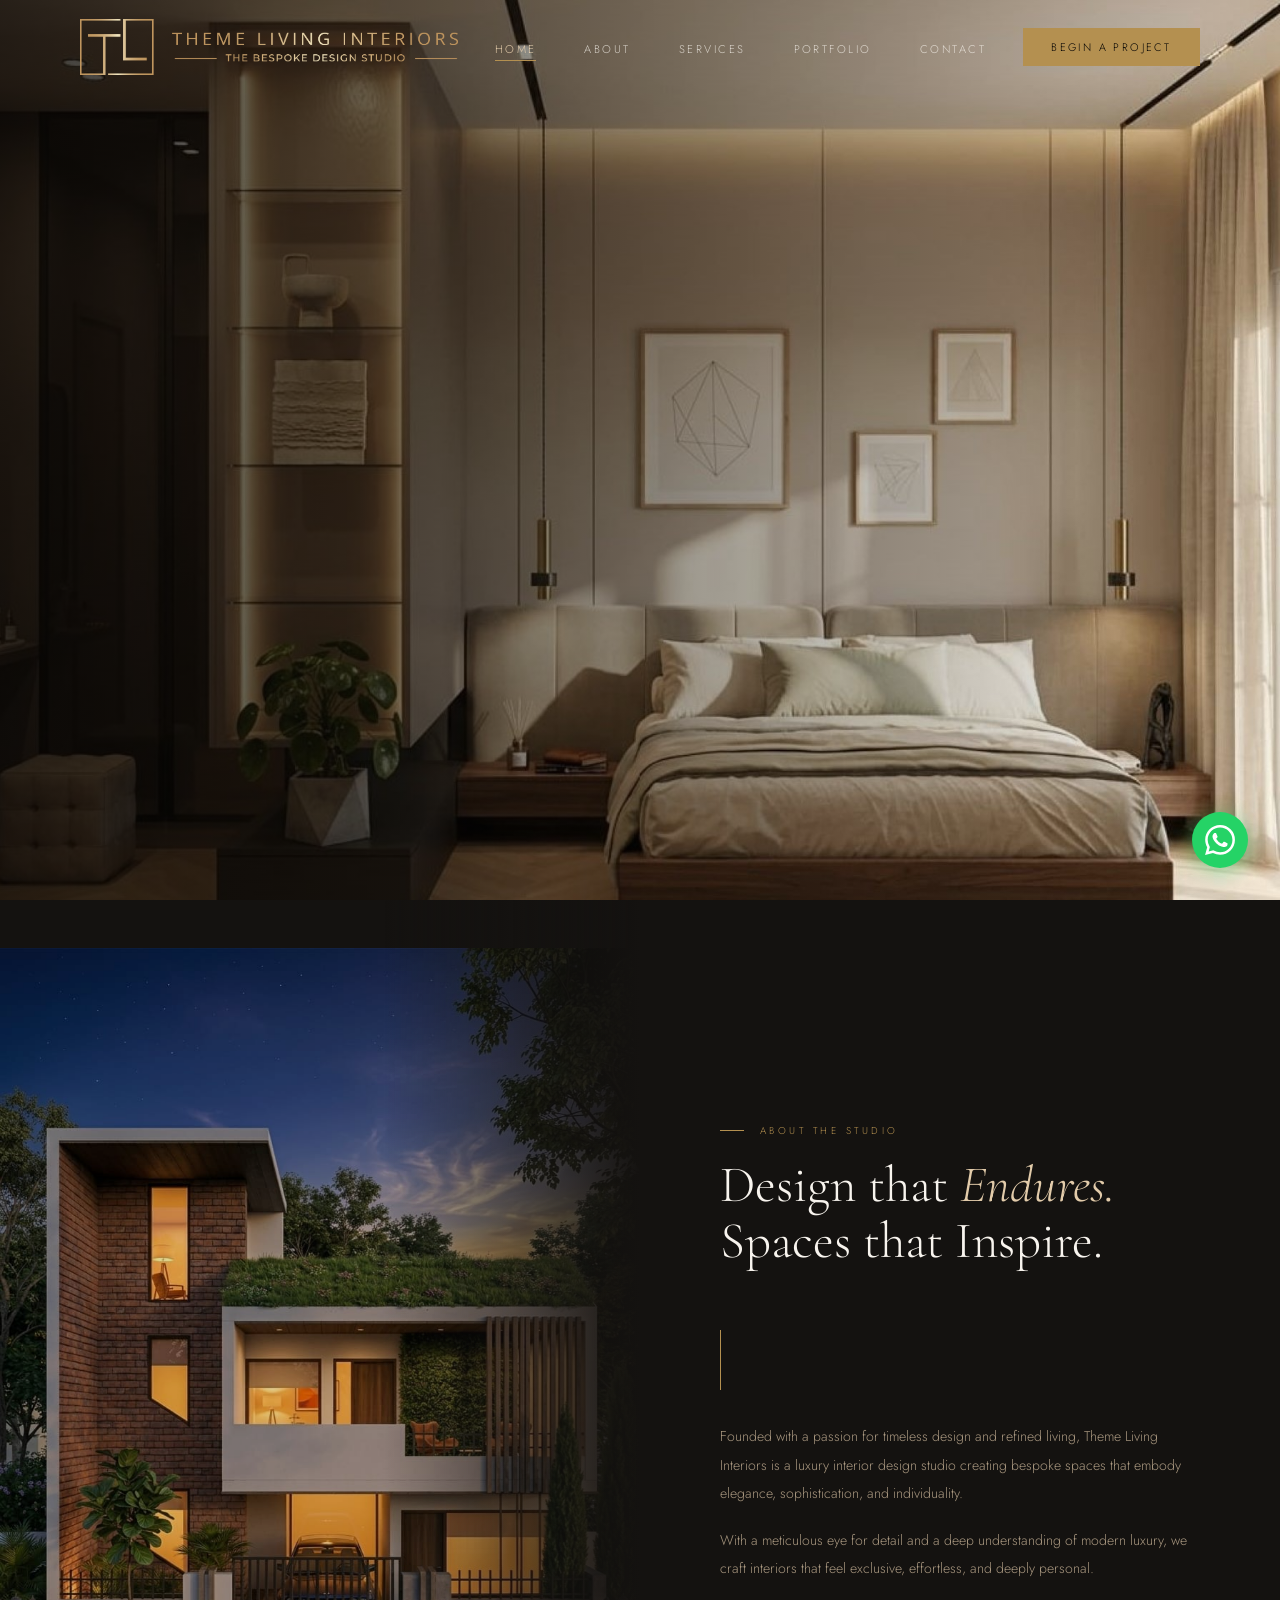
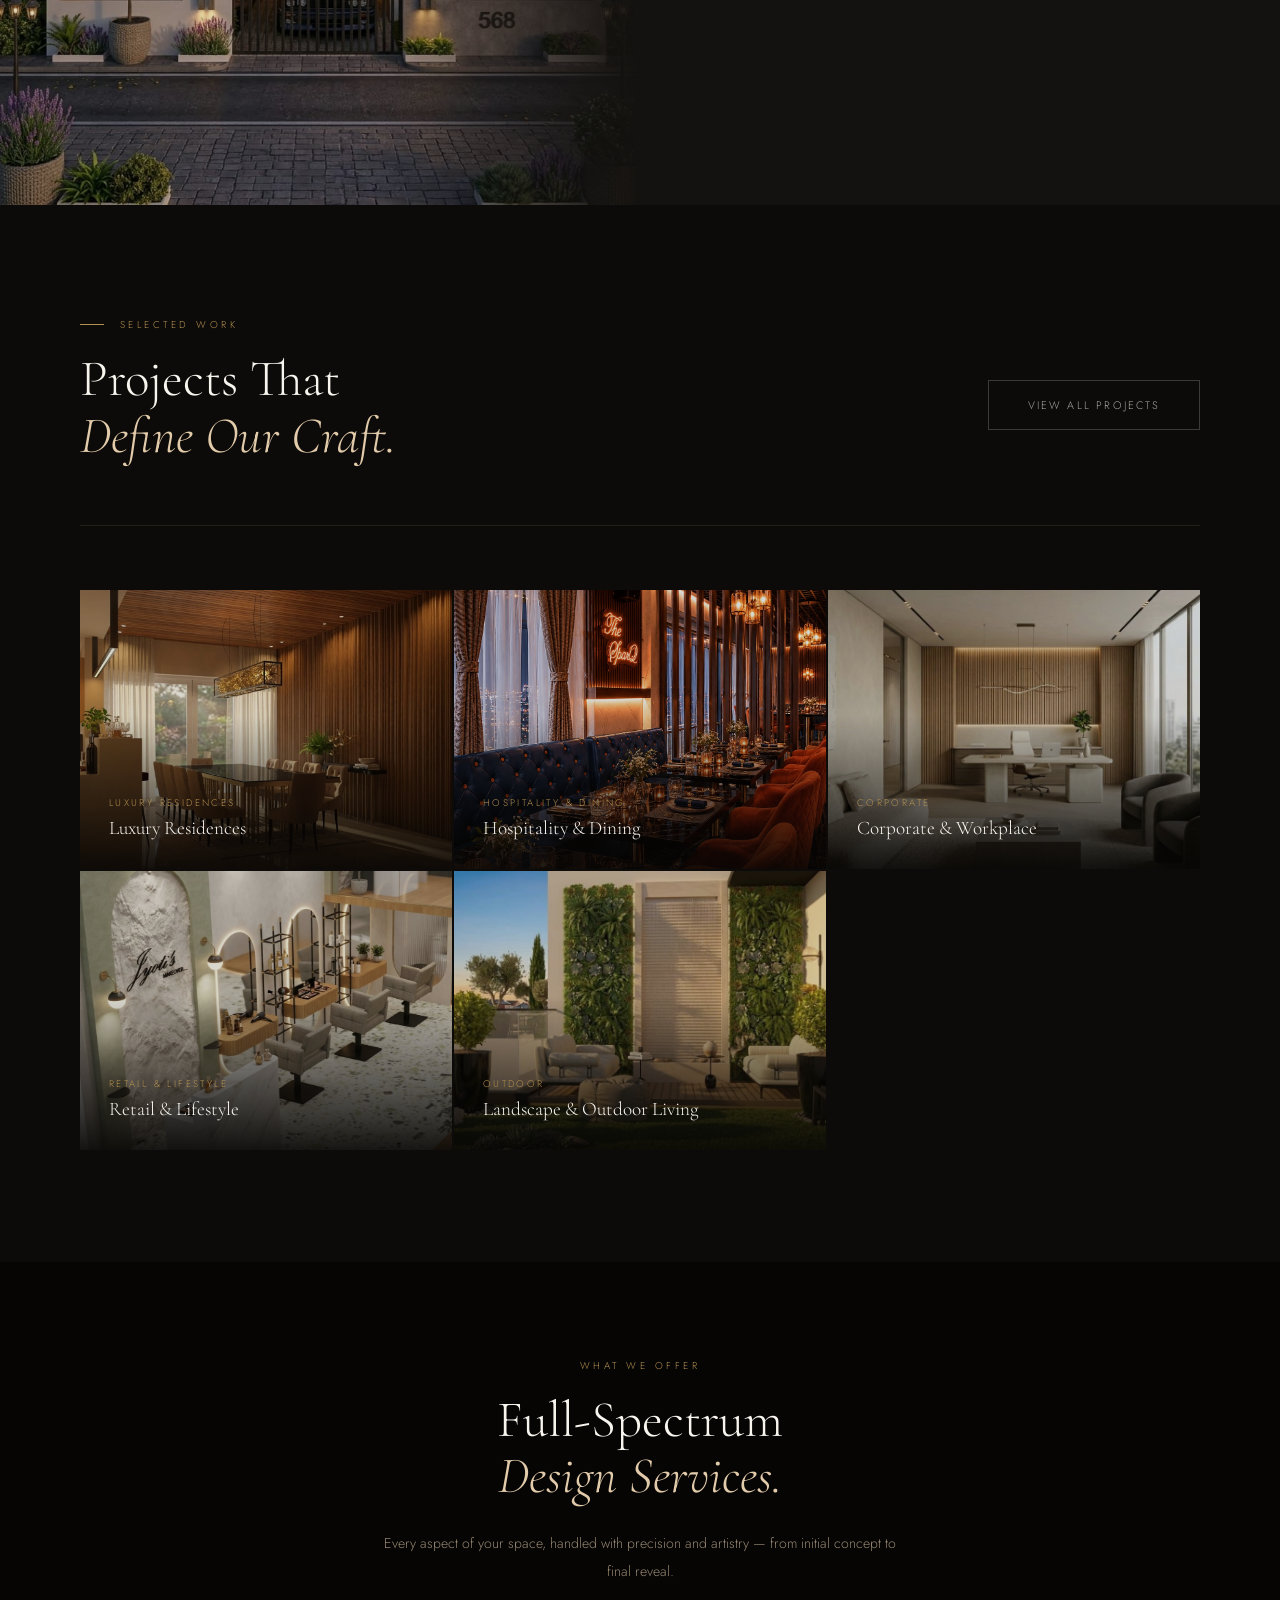
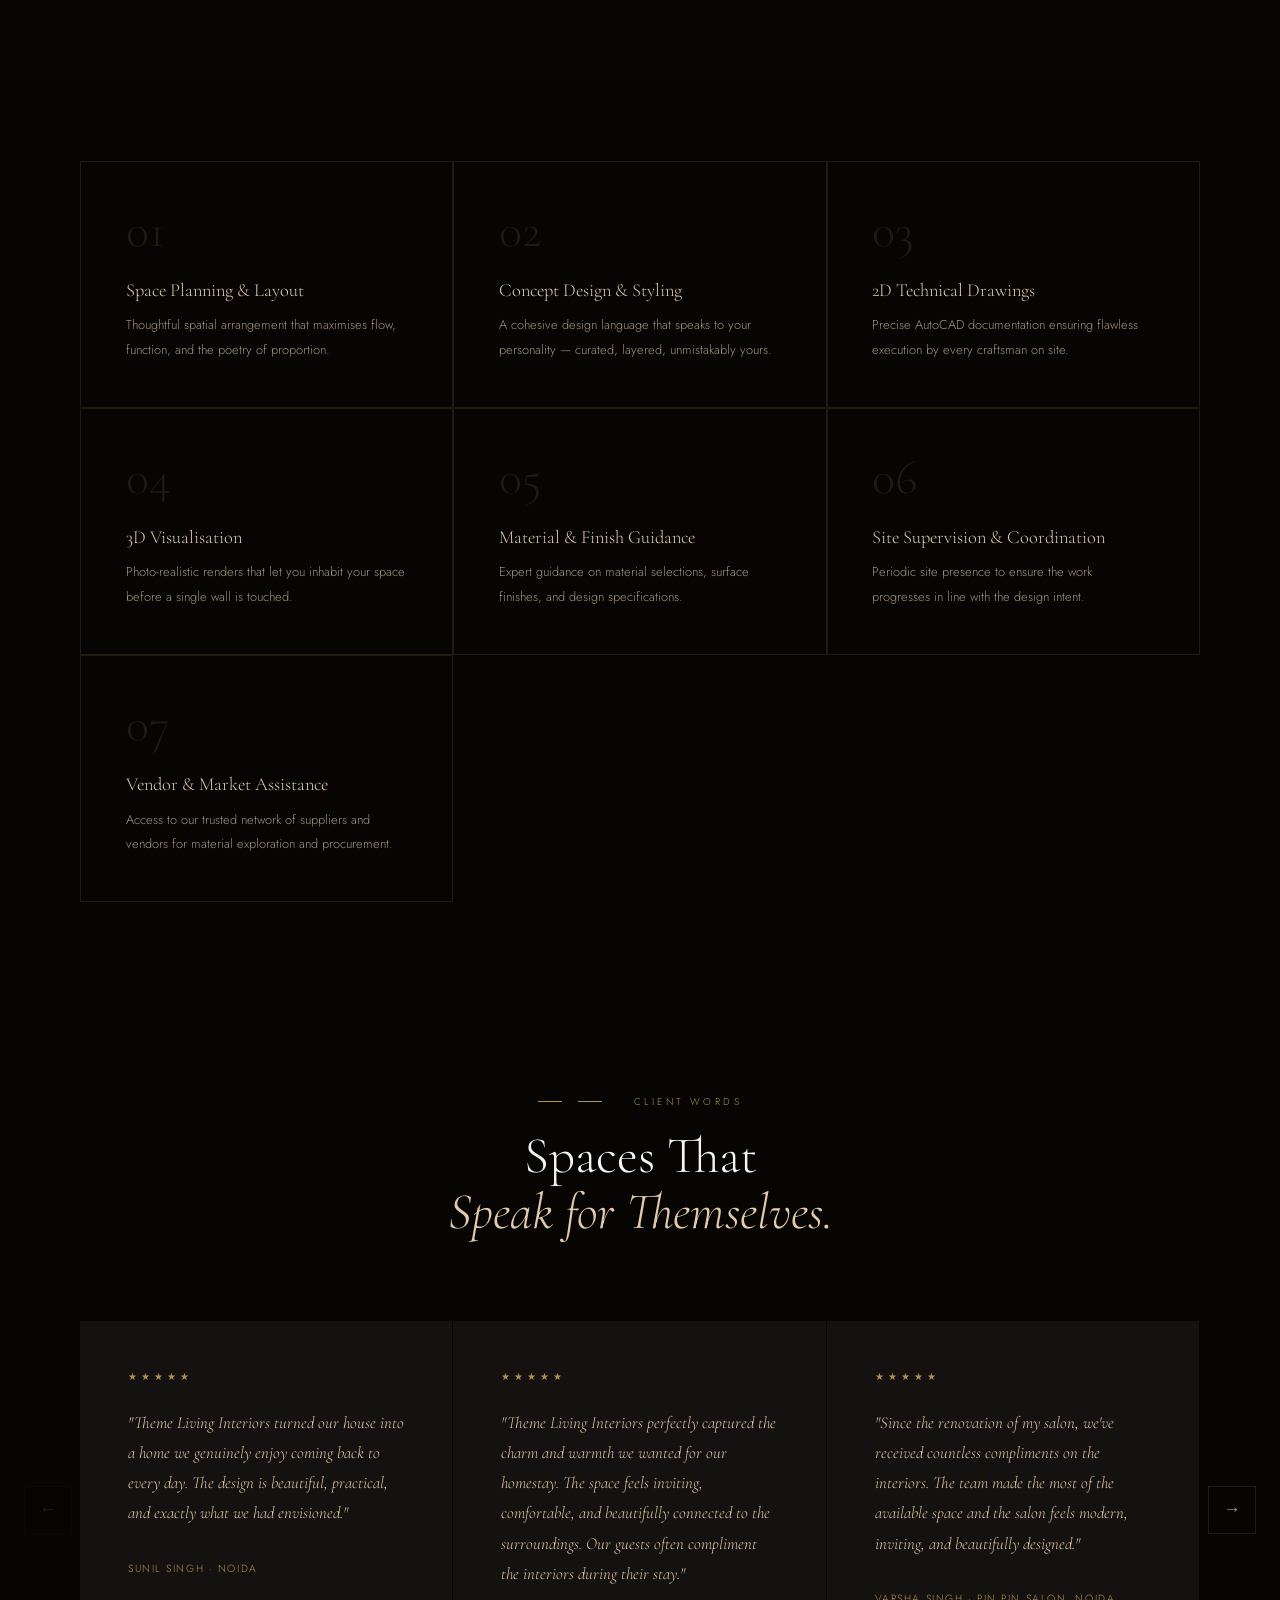
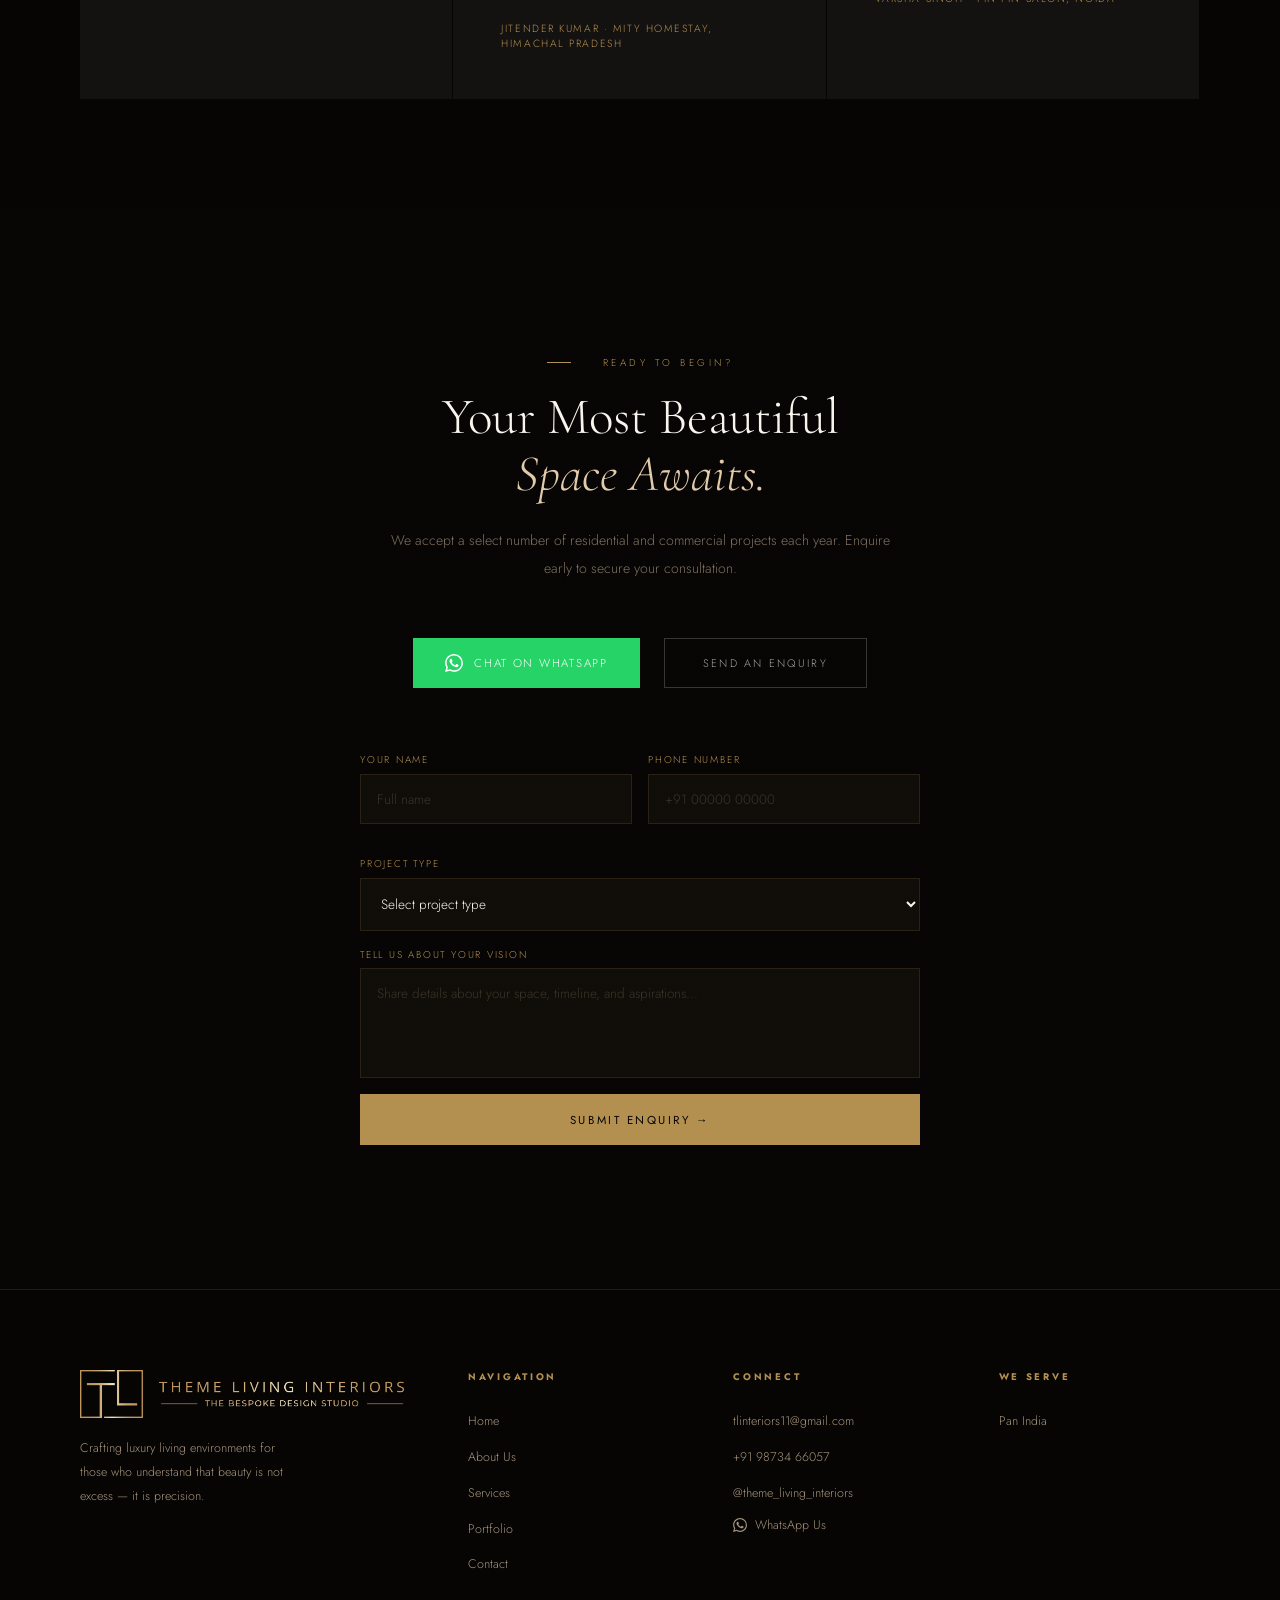
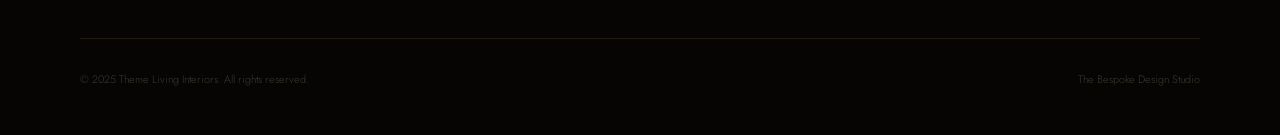
==== commit 2c304cc4: "Rebrand: change 'Theme Livinng' (double-n) to 'Theme Living' (single-n) across all text, logos, alt " ====
--- a/index.html
+++ b/index.html
@@ -3,15 +3,18 @@
 <head>
 <meta charset="UTF-8">
 <meta name="viewport" content="width=device-width, initial-scale=1.0">
-<title>Theme Livinng Interiors — Luxury Interior Design Studio | Noida</title>
-<meta name="description" content="Theme Livinng Interiors is a luxury interior design studio in Noida, creating bespoke residential, hospitality, corporate and retail spaces. Serving clients across India.">
-<link rel="canonical" href="https://themelivinng.com/index.html">
+<meta name="google-site-verification" content="WYsrm7Sj4auvroHbJfQPqc58BmIyQ-JTLXCri_it380" />
+<title>Theme Living Interiors — Luxury Interior Design Studio | Noida</title>
+<meta name="description" content="Theme Living Interiors is a luxury interior design studio in Noida, creating bespoke residential, hospitality, corporate and retail spaces. Serving clients across India.">
+<link rel="canonical" href="https://themelivinginteriors.com/">
 <link rel="icon" type="image/png" href="images/logo-golden.png">
+<link rel="apple-touch-icon" href="images/logo-golden.png">
+<meta name="theme-color" content="#0D0B09">
 <meta property="og:type" content="website">
-<meta property="og:title" content="Theme Livinng Interiors — Luxury Interior Design Studio | Noida">
+<meta property="og:title" content="Theme Living Interiors — Luxury Interior Design Studio | Noida">
 <meta property="og:description" content="Luxury interior design studio in Noida creating bespoke residential, hospitality, corporate and retail spaces. Serving clients across India.">
-<meta property="og:image" content="https://themelivinng.com/images/logo-golden.png">
-<meta property="og:url" content="https://themelivinng.com/">
+<meta property="og:image" content="https://themelivinginteriors.com/images/logo-golden.png">
+<meta property="og:url" content="https://themelivinginteriors.com/">
 <meta name="twitter:card" content="summary_large_image">
 <link rel="preconnect" href="https://fonts.googleapis.com">
 <link href="https://fonts.googleapis.com/css2?family=Cormorant+Garamond:ital,wght@0,200;0,300;0,400;0,500;1,200;1,300;1,400&family=Jost:wght@200;300;400;500&display=swap" rel="stylesheet">
@@ -20,10 +23,10 @@
 {
   "@context":"https://schema.org",
   "@type":"LocalBusiness",
-  "name":"Theme Livinng Interiors",
-  "image":"https://themelivinng.com/images/logo-golden.png",
+  "name":"Theme Living Interiors",
+  "image":"https://themelivinginteriors.com/images/logo-golden.png",
   "description":"Luxury interior design studio in Noida creating bespoke residential, hospitality, corporate and retail spaces. Serving clients across India.",
-  "url":"https://themelivinng.com/",
+  "url":"https://themelivinginteriors.com/",
   "email":"tlinteriors11@gmail.com",
   "telephone":"+91-98734-66057",
   "address":{"@type":"PostalAddress","addressLocality":"Noida","addressRegion":"Uttar Pradesh","addressCountry":"IN"},
@@ -46,8 +49,8 @@
 <!-- NAV -->
 <nav id="navbar">
   <a href="index.html" class="nav-logo">
-    <img src="images/GOLDEN HORIZONTAL.png" alt="Theme Livinng Interiors" class="logo-horizontal">
-    <img src="images/GOLDEN VERTICAL.png" alt="Theme Livinng Interiors" class="logo-vertical">
+    <img src="images/GOLDEN HORIZONTAL.png" alt="Theme Living Interiors" class="logo-horizontal">
+    <img src="images/GOLDEN VERTICAL.png" alt="Theme Living Interiors" class="logo-vertical">
   </a>
   <ul class="nav-links">
     <li><a href="index.html" class="active">Home</a></li>
@@ -73,7 +76,7 @@
 <div class="lightbox" id="lightbox" onclick="closeLightbox()">
   <button class="lightbox-close" onclick="closeLightbox()">✕</button>
   <button class="lightbox-nav lightbox-prev" onclick="event.stopPropagation();lightboxNav(-1)">&#8592;</button>
-  <div class="lightbox-img-wrap" onclick="event.stopPropagation()">
+  <div class="lightbox-img-wrap">
     <img id="lightboxImg" src="" alt="">
   </div>
   <button class="lightbox-nav lightbox-next" onclick="event.stopPropagation();lightboxNav(1)">&#8594;</button>
@@ -91,20 +94,20 @@
 
 <!-- HERO -->
 <section class="hero" style="padding:0;">
-  <h1 class="sr-only">Theme Livinng Interiors — Luxury Interior Design Studio in Noida, Serving Clients Across India</h1>
-  <div class="hero-bg"><img src="images/Home page image 2.jpg" alt="Luxury interior designed by Theme Livinng Interiors"></div>
+  <h1 class="sr-only">Theme Living Interiors — Luxury Interior Design Studio in Noida, Serving Clients Across India</h1>
+  <div class="hero-bg"><img src="images/Home page image 2.jpg" alt="Luxury interior designed by Theme Living Interiors"></div>
 </section>
 
 <!-- BRAND INTRO -->
 <section class="brand-intro fade-in" style="padding:0;">
   <div class="brand-intro-img">
-    <img src="images/Brand ntro (Below Hero).jpeg" alt="Theme Livinng Interiors design detail">
+    <img loading="lazy" src="images/Brand ntro (Below Hero).jpeg" alt="Theme Living Interiors design detail">
   </div>
   <div class="brand-intro-text">
     <p class="section-tag">About the Studio</p>
     <h2 class="section-heading">Design that <em>Endures.</em><br>Spaces that Inspire.</h2>
     <div class="gold-rule"></div>
-    <p class="section-text">Founded with a passion for timeless design and refined living, Theme Livinng Interiors is a luxury interior design studio creating bespoke spaces that embody elegance, sophistication, and individuality.</p>
+    <p class="section-text">Founded with a passion for timeless design and refined living, Theme Living Interiors is a luxury interior design studio creating bespoke spaces that embody elegance, sophistication, and individuality.</p>
     <p class="section-text" style="margin-top:1.2rem;">With a meticulous eye for detail and a deep understanding of modern luxury, we craft interiors that feel exclusive, effortless, and deeply personal.</p>
   </div>
 </section>
@@ -119,26 +122,26 @@
     <a href="portfolio.html" class="btn-outline" style="align-self:center;">View All Projects</a>
   </div>
   <div class="projects-grid">
-    <div class="project-card" onclick="location.href='portfolio.html?cat=apartments'">
-      <img src="images/luxury-residences-thumbnail.jpeg" alt="Luxury Residences">
+    <a class="project-card" href="portfolio.html?cat=apartments" aria-label="View Luxury Residences projects">
+      <img loading="lazy" src="images/luxury-residences-thumbnail.jpeg" alt="Luxury Residences">
       <div class="project-overlay"><p class="project-label">Luxury Residences</p><h3 class="project-name">Luxury Residences</h3></div>
-    </div>
-    <div class="project-card" onclick="location.href='portfolio.html?cat=hospitality'">
-      <img src="images/hospitality-thumbnail.jpeg" alt="Hospitality & Dining">
+    </a>
+    <a class="project-card" href="portfolio.html?cat=hospitality" aria-label="View Hospitality and Dining projects">
+      <img loading="lazy" src="images/hospitality-thumbnail.jpeg" alt="Hospitality & Dining">
       <div class="project-overlay"><p class="project-label">Hospitality & Dining</p><h3 class="project-name">Hospitality & Dining</h3></div>
-    </div>
-    <div class="project-card" onclick="location.href='portfolio.html?cat=offices'">
-      <img src="images/Directors Cabin 2.jpg" alt="Corporate & Workplace">
+    </a>
+    <a class="project-card" href="portfolio.html?cat=offices" aria-label="View Corporate and Workplace projects">
+      <img loading="lazy" src="images/Directors Cabin 2.jpg" alt="Corporate & Workplace">
       <div class="project-overlay"><p class="project-label">Corporate</p><h3 class="project-name">Corporate & Workplace</h3></div>
-    </div>
-    <div class="project-card" onclick="location.href='portfolio.html?cat=commercial'">
-      <img src="images/retail-lifestyle-thumbnail.jpeg" alt="Retail & Lifestyle">
+    </a>
+    <a class="project-card" href="portfolio.html?cat=commercial" aria-label="View Retail and Lifestyle projects">
+      <img loading="lazy" src="images/retail-lifestyle-thumbnail.jpeg" alt="Retail & Lifestyle">
       <div class="project-overlay"><p class="project-label">Retail & Lifestyle</p><h3 class="project-name">Retail & Lifestyle</h3></div>
-    </div>
-    <div class="project-card" onclick="location.href='portfolio.html?cat=landscape'">
-      <img src="images/landscape-1.jpg" alt="Landscape & Outdoor Living">
+    </a>
+    <a class="project-card" href="portfolio.html?cat=landscape" aria-label="View Landscape and Outdoor Living projects">
+      <img loading="lazy" src="images/landscape-1.jpg" alt="Landscape & Outdoor Living">
       <div class="project-overlay"><p class="project-label">Outdoor</p><h3 class="project-name">Landscape & Outdoor Living</h3></div>
-    </div>
+    </a>
   </div>
 </section>
 
@@ -173,12 +176,12 @@
       <div class="testimonials-grid" id="testimonialsTrack">
         <div class="testimonial">
           <div class="stars">★★★★★</div>
-          <p class="testimonial-quote">"Theme Livinng Interiors turned our house into a home we genuinely enjoy coming back to every day. The design is beautiful, practical, and exactly what we had envisioned."</p>
+          <p class="testimonial-quote">"Theme Living Interiors turned our house into a home we genuinely enjoy coming back to every day. The design is beautiful, practical, and exactly what we had envisioned."</p>
           <p class="testimonial-author">Sunil Singh · Noida</p>
         </div>
         <div class="testimonial">
           <div class="stars">★★★★★</div>
-          <p class="testimonial-quote">"Theme Livinng Interiors perfectly captured the charm and warmth we wanted for our homestay. The space feels inviting, comfortable, and beautifully connected to the surroundings. Our guests often compliment the interiors during their stay."</p>
+          <p class="testimonial-quote">"Theme Living Interiors perfectly captured the charm and warmth we wanted for our homestay. The space feels inviting, comfortable, and beautifully connected to the surroundings. Our guests often compliment the interiors during their stay."</p>
           <p class="testimonial-author">Jitender Kumar · Mity Homestay, Himachal Pradesh</p>
         </div>
         <div class="testimonial">
@@ -188,7 +191,7 @@
         </div>
         <div class="testimonial">
           <div class="stars">★★★★★</div>
-          <p class="testimonial-quote">"Theme Livinng Interiors created a home that is very thoughtfully designed and welcoming. Every space has been designed with care, and the result is something we're proud of."</p>
+          <p class="testimonial-quote">"Theme Living Interiors created a home that is very thoughtfully designed and welcoming. Every space has been designed with care, and the result is something we're proud of."</p>
           <p class="testimonial-author">Aanchal Sharma · Chandigarh</p>
         </div>
         <div class="testimonial">
@@ -198,17 +201,17 @@
         </div>
         <div class="testimonial">
           <div class="stars">★★★★★</div>
-          <p class="testimonial-quote">"Theme Livinng Interiors did not just design our home — they gave it a soul. Every corner is thoughtful. Every material, considered. We have never felt more at home."</p>
+          <p class="testimonial-quote">"Theme Living Interiors did not just design our home — they gave it a soul. Every corner is thoughtful. Every material, considered. We have never felt more at home."</p>
           <p class="testimonial-author">Raghunandan Johri · Delhi</p>
         </div>
         <div class="testimonial">
           <div class="stars">★★★★★</div>
-          <p class="testimonial-quote">"Designing a villa requires a different level of thought and detail, and Theme Livinng Interiors delivered exceptionally well. Every space feels luxurious yet comfortable."</p>
+          <p class="testimonial-quote">"Designing a villa requires a different level of thought and detail, and Theme Living Interiors delivered exceptionally well. Every space feels luxurious yet comfortable."</p>
           <p class="testimonial-author">Sagar Gupta · Delhi</p>
         </div>
         <div class="testimonial">
           <div class="stars">★★★★★</div>
-          <p class="testimonial-quote">"Theme Livinng Interiors created a workspace that strikes the perfect balance between aesthetics and functionality. We would happily recommend them."</p>
+          <p class="testimonial-quote">"Theme Living Interiors created a workspace that strikes the perfect balance between aesthetics and functionality. We would happily recommend them."</p>
           <p class="testimonial-author">Sagar Maheshwari · DSM & Associates, Ghaziabad</p>
         </div>
       </div>
@@ -236,13 +239,13 @@
   </div>
   <form class="inquiry-form" onsubmit="handleHomeForm(event)">
     <div class="form-row">
-      <div class="form-group"><label>Your Name</label><input type="text" placeholder="Full name" required></div>
-      <div class="form-group"><label>Phone Number</label><input type="tel" placeholder="+91 00000 00000" required></div>
-    </div>
-    <div class="form-group"><label>Project Type</label>
-      <select><option value="">Select project type</option><option>Luxury Residences</option><option>Hospitality & Dining</option><option>Corporate & Workplace</option><option>Retail & Lifestyle</option></select>
-    </div>
-    <div class="form-group"><label>Tell us about your vision</label><textarea placeholder="Share details about your space, timeline, and aspirations..."></textarea></div>
+      <div class="form-group"><label for="h-name">Your Name</label><input id="h-name" name="name" type="text" placeholder="Full name" required></div>
+      <div class="form-group"><label for="h-phone">Phone Number</label><input id="h-phone" name="phone" type="tel" placeholder="+91 00000 00000" required></div>
+    </div>
+    <div class="form-group"><label for="h-type">Project Type</label>
+      <select id="h-type" name="project-type"><option value="">Select project type</option><option>Luxury Residences</option><option>Hospitality & Dining</option><option>Corporate & Workplace</option><option>Retail & Lifestyle</option></select>
+    </div>
+    <div class="form-group"><label for="h-vision">Tell us about your vision</label><textarea id="h-vision" name="vision" placeholder="Share details about your space, timeline, and aspirations..."></textarea></div>
     <button type="submit" class="form-submit" id="homeSubmitBtn">Submit Enquiry →</button>
     <p id="homeFormSuccess" style="display:none;text-align:center;margin-top:1.2rem;font-family:var(--serif);font-style:italic;color:var(--gold-light);font-size:1rem;">Thank you! We will be in touch with you shortly.</p>
   </form>
@@ -252,7 +255,7 @@
 <footer>
   <div class="footer-top">
     <div>
-      <div class="footer-logo"><img src="images/logo-golden.png" alt="Theme Livinng Interiors" class="footer-logo-h"><img src="images/GOLDEN VERTICAL.png" alt="Theme Livinng Interiors" class="footer-logo-v"></div>
+      <div class="footer-logo"><img src="images/logo-golden.png" alt="Theme Living Interiors" class="footer-logo-h"><img src="images/GOLDEN VERTICAL.png" alt="Theme Living Interiors" class="footer-logo-v"></div>
       <p class="footer-tagline">Crafting luxury living environments for those who understand that beauty is not excess — it is precision.</p>
     </div>
     <div class="footer-col"><h4>Navigation</h4><ul><li><a href="index.html">Home</a></li><li><a href="about.html">About Us</a></li><li><a href="services.html">Services</a></li><li><a href="portfolio.html">Portfolio</a></li><li><a href="contact.html">Contact</a></li></ul></div>
@@ -260,7 +263,7 @@
     <div class="footer-col"><h4>We Serve</h4><ul><li><span style="font-family:var(--sans);font-size:0.78rem;color:var(--muted);">Pan India</span></li></ul></div>
   </div>
   <div class="footer-bottom">
-    <p class="footer-copy">© 2025 Theme Livinng Interiors. All rights reserved.</p>
+    <p class="footer-copy">© 2025 Theme Living Interiors. All rights reserved.</p>
     <p class="footer-copy">The Bespoke Design Studio</p>
   </div>
 </footer>
--- a/css/style.css
+++ b/css/style.css
@@ -182,7 +182,7 @@
 .projects-grid{
   display:grid;grid-template-columns:repeat(3,1fr);gap:2px;
 }
-.project-card{position:relative;overflow:hidden;cursor:pointer;background:var(--card);aspect-ratio:4/3;}
+.project-card{position:relative;overflow:hidden;cursor:pointer;background:var(--card);aspect-ratio:4/3;display:block;text-decoration:none;color:inherit;}
 .project-card img{width:100%;height:100%;object-fit:cover;display:block;transition:transform 0.8s ease;filter:brightness(0.85);}
 .project-card:hover img{transform:scale(1.06);filter:brightness(0.7);}
 .project-overlay{
@@ -493,15 +493,15 @@
 }
 .gallery-close:hover{border-color:var(--gold);color:var(--gold);}
 .gallery-images{
-  columns:3;column-gap:2px;
+  display:grid;grid-template-columns:repeat(3,1fr);gap:2px;
   max-width:1300px;margin:0 auto;
   padding:2px 2.5rem 3rem;
 }
 .gallery-img-wrap{
-  break-inside:avoid;margin-bottom:2px;
   position:relative;overflow:hidden;display:block;cursor:zoom-in;
-}
-.gallery-img-wrap img{width:100%;height:auto;display:block;transition:transform 0.6s ease;filter:brightness(0.9);}
+  aspect-ratio:1/1;
+}
+.gallery-img-wrap img{width:100%;height:100%;object-fit:cover;display:block;transition:transform 0.6s ease;filter:brightness(0.9);}
 .gallery-img-wrap:hover img{transform:scale(1.03);filter:brightness(1);}
 .gallery-img-wrap::after{
   content:'';position:absolute;inset:0;
@@ -750,7 +750,7 @@
   .hero-content{padding:0 1.5rem;}
   .hero-title{font-size:2.8rem;}
   .page-hero-content{padding:0 1.5rem 3rem;}
-  .gallery-images{columns:2;}
+  .gallery-images{grid-template-columns:repeat(2,1fr);}
   .form-row{grid-template-columns:1fr;}
   .featured-header{flex-direction:column;gap:1.5rem;align-items:flex-start;}
   .hero-scroll{display:none;}
